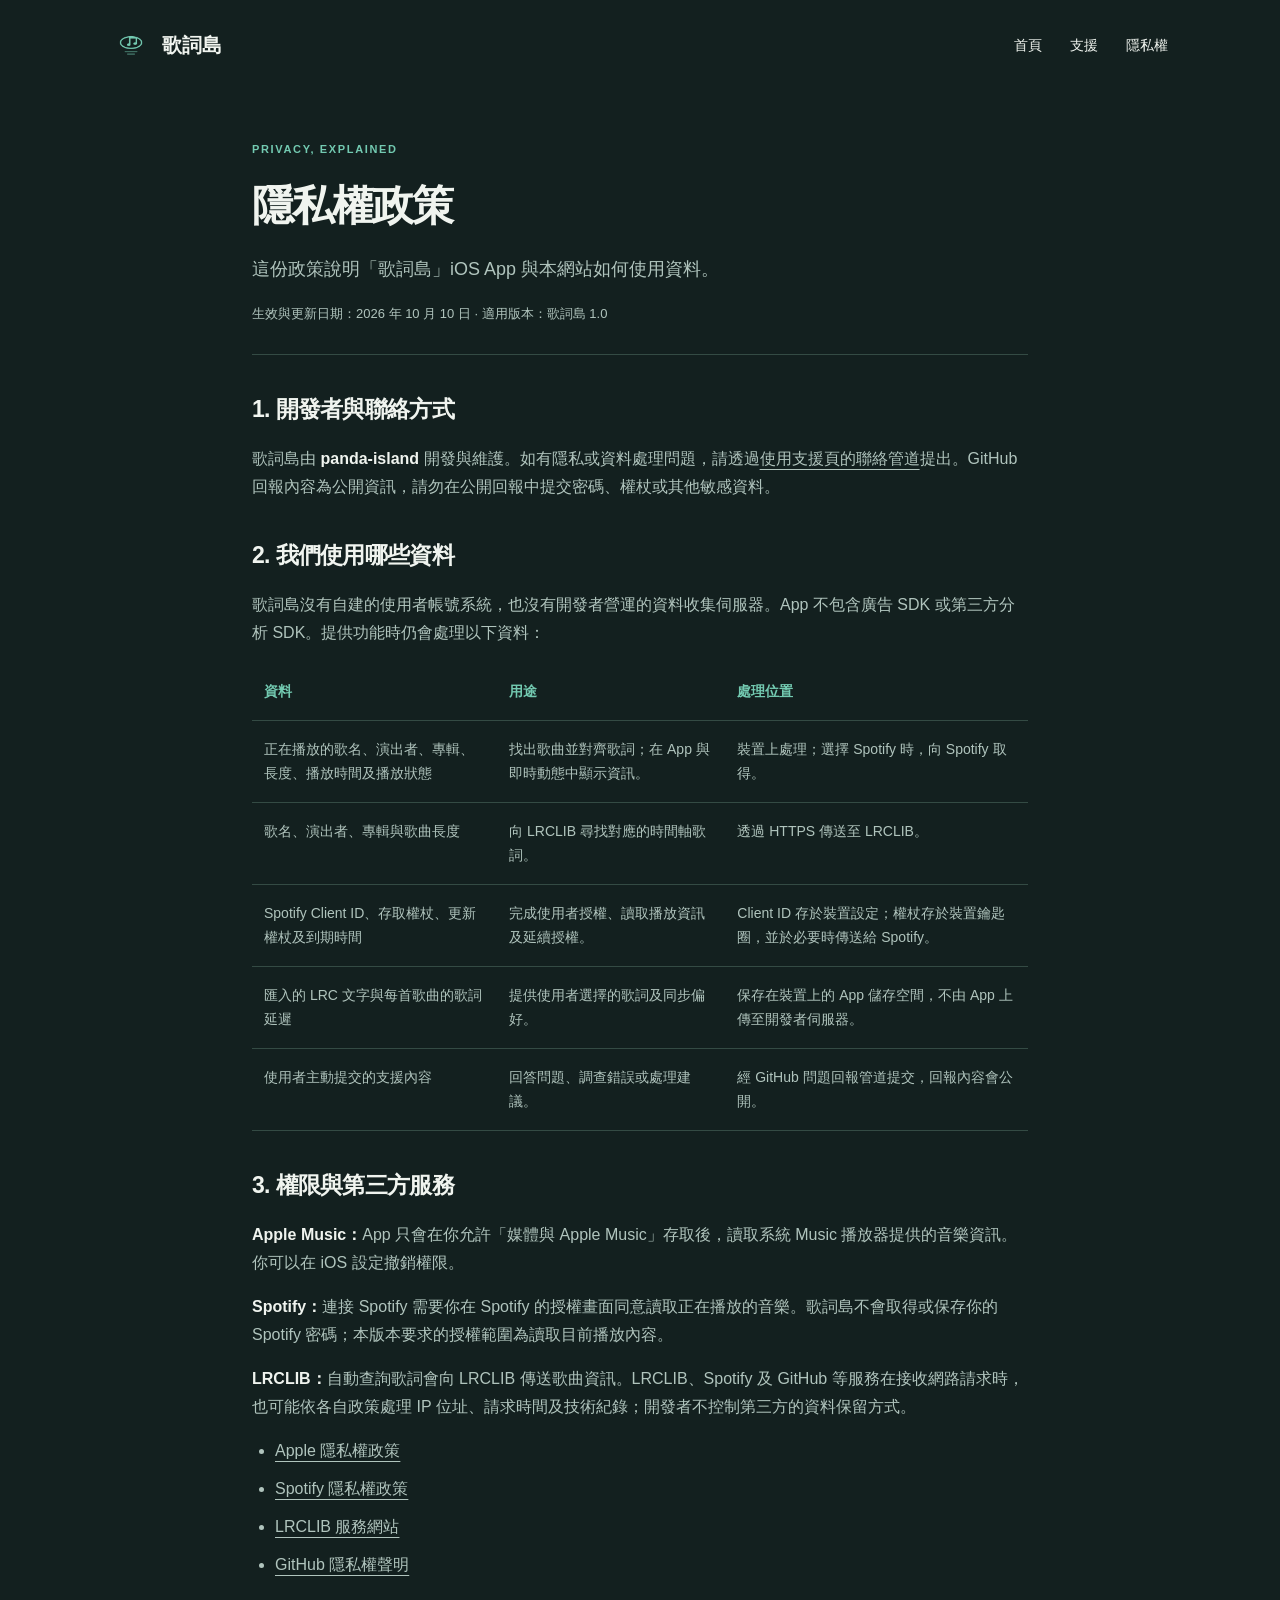
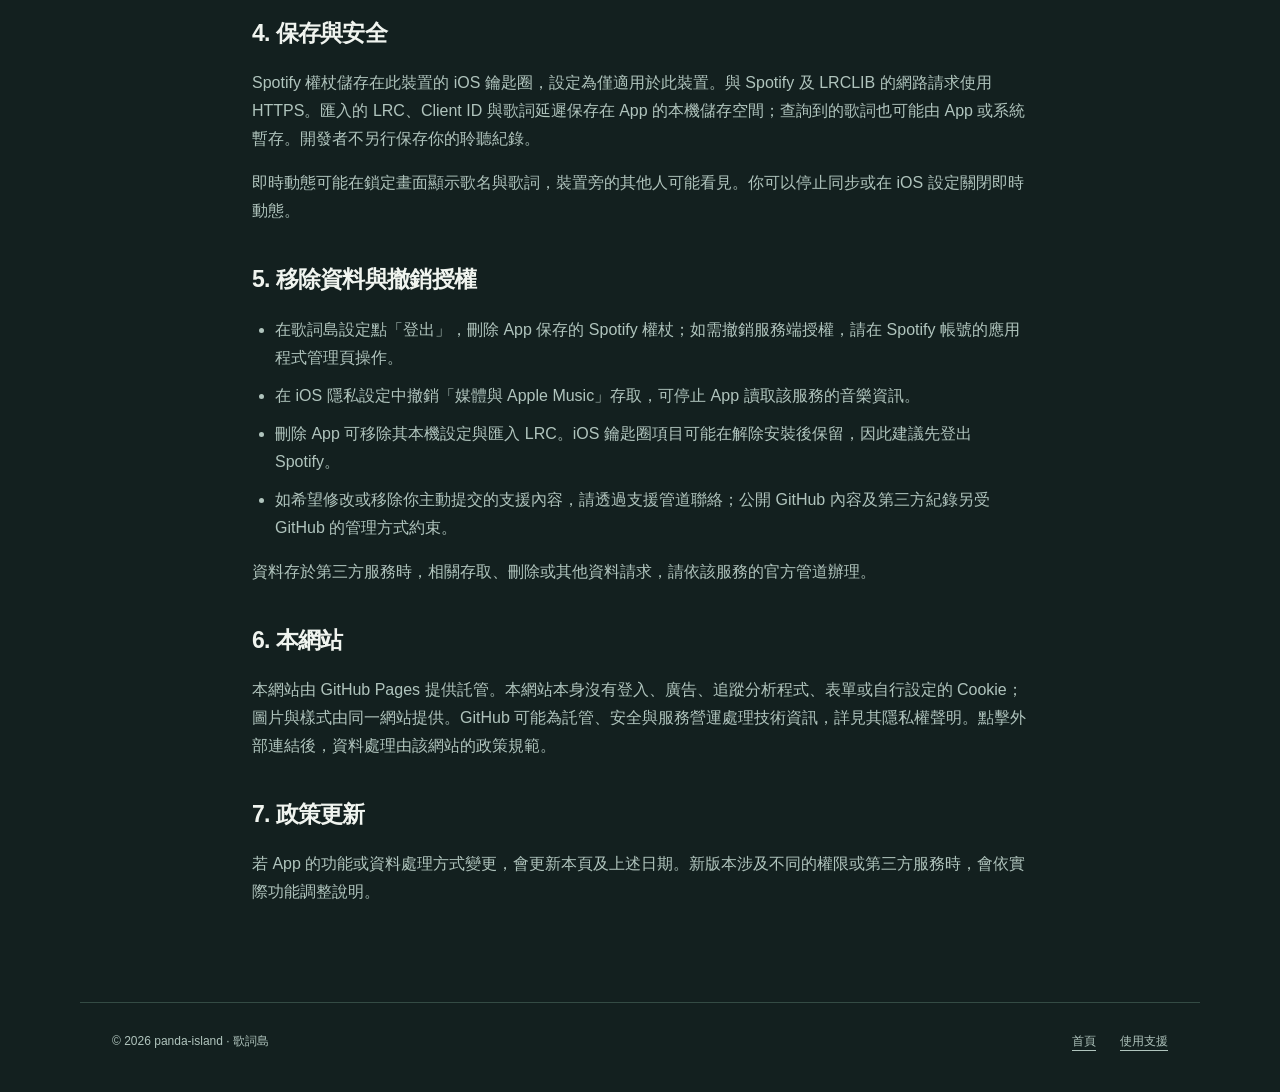
==== privacy/index.html @ ba19076a "Publish Lyrics Island website, support and privacy policy" ====
<!doctype html>
<html lang="zh-Hant"><head><meta charset="utf-8"><meta name="viewport" content="width=device-width,initial-scale=1"><title>隱私權政策｜歌詞島</title><meta name="description" content="歌詞島的隱私權政策：音樂資訊、Spotify 授權、LRCLIB 查詢、本機資料保存與資料移除方式。"><meta name="theme-color" content="#13201f"><link rel="canonical" href="https://panda-island.github.io/privacy/"><link rel="icon" href="../assets/icon.png"><link rel="stylesheet" href="../assets/style.css"></head><body>
<a class="skip" href="#main">跳至主要內容</a><header class="header wrap"><a class="brand" href="../"><img src="../assets/icon.png" alt="" width="38" height="38">歌詞島</a><nav aria-label="主選單"><a href="../">首頁</a><a href="../support/">支援</a><a href="./" aria-current="page">隱私權</a></nav></header>
<main id="main" class="document wrap"><p class="eyebrow">PRIVACY, EXPLAINED</p><h1>隱私權政策</h1><p class="lead">這份政策說明「歌詞島」iOS App 與本網站如何使用資料。</p><p class="last-updated">生效與更新日期：2026 年 10 月 10 日 · 適用版本：歌詞島 1.0</p>
<section><h2>1. 開發者與聯絡方式</h2><p>歌詞島由 <strong>panda-island</strong> 開發與維護。如有隱私或資料處理問題，請透過<a href="../support/#contact">使用支援頁的聯絡管道</a>提出。GitHub 回報內容為公開資訊，請勿在公開回報中提交密碼、權杖或其他敏感資料。</p></section>
<section><h2>2. 我們使用哪些資料</h2><p>歌詞島沒有自建的使用者帳號系統，也沒有開發者營運的資料收集伺服器。App 不包含廣告 SDK 或第三方分析 SDK。提供功能時仍會處理以下資料：</p><div class="table-scroll"><table><thead><tr><th scope="col">資料</th><th scope="col">用途</th><th scope="col">處理位置</th></tr></thead><tbody>
<tr><td>正在播放的歌名、演出者、專輯、長度、播放時間及播放狀態</td><td>找出歌曲並對齊歌詞；在 App 與即時動態中顯示資訊。</td><td>裝置上處理；選擇 Spotify 時，向 Spotify 取得。</td></tr>
<tr><td>歌名、演出者、專輯與歌曲長度</td><td>向 LRCLIB 尋找對應的時間軸歌詞。</td><td>透過 HTTPS 傳送至 LRCLIB。</td></tr>
<tr><td>Spotify Client ID、存取權杖、更新權杖及到期時間</td><td>完成使用者授權、讀取播放資訊及延續授權。</td><td>Client ID 存於裝置設定；權杖存於裝置鑰匙圈，並於必要時傳送給 Spotify。</td></tr>
<tr><td>匯入的 LRC 文字與每首歌曲的歌詞延遲</td><td>提供使用者選擇的歌詞及同步偏好。</td><td>保存在裝置上的 App 儲存空間，不由 App 上傳至開發者伺服器。</td></tr>
<tr><td>使用者主動提交的支援內容</td><td>回答問題、調查錯誤或處理建議。</td><td>經 GitHub 問題回報管道提交，回報內容會公開。</td></tr>
</tbody></table></div></section>
<section><h2>3. 權限與第三方服務</h2><p><strong>Apple Music：</strong>App 只會在你允許「媒體與 Apple Music」存取後，讀取系統 Music 播放器提供的音樂資訊。你可以在 iOS 設定撤銷權限。</p><p><strong>Spotify：</strong>連接 Spotify 需要你在 Spotify 的授權畫面同意讀取正在播放的音樂。歌詞島不會取得或保存你的 Spotify 密碼；本版本要求的授權範圍為讀取目前播放內容。</p><p><strong>LRCLIB：</strong>自動查詢歌詞會向 LRCLIB 傳送歌曲資訊。LRCLIB、Spotify 及 GitHub 等服務在接收網路請求時，也可能依各自政策處理 IP 位址、請求時間及技術紀錄；開發者不控制第三方的資料保留方式。</p><ul><li><a href="https://www.apple.com/legal/privacy/">Apple 隱私權政策</a></li><li><a href="https://www.spotify.com/legal/privacy-policy/">Spotify 隱私權政策</a></li><li><a href="https://lrclib.net/">LRCLIB 服務網站</a></li><li><a href="https://docs.github.com/en/site-policy/privacy-policies/github-general-privacy-statement">GitHub 隱私權聲明</a></li></ul></section>
<section><h2>4. 保存與安全</h2><p>Spotify 權杖儲存在此裝置的 iOS 鑰匙圈，設定為僅適用於此裝置。與 Spotify 及 LRCLIB 的網路請求使用 HTTPS。匯入的 LRC、Client ID 與歌詞延遲保存在 App 的本機儲存空間；查詢到的歌詞也可能由 App 或系統暫存。開發者不另行保存你的聆聽紀錄。</p><p>即時動態可能在鎖定畫面顯示歌名與歌詞，裝置旁的其他人可能看見。你可以停止同步或在 iOS 設定關閉即時動態。</p></section>
<section><h2>5. 移除資料與撤銷授權</h2><ul><li>在歌詞島設定點「登出」，刪除 App 保存的 Spotify 權杖；如需撤銷服務端授權，請在 Spotify 帳號的應用程式管理頁操作。</li><li>在 iOS 隱私設定中撤銷「媒體與 Apple Music」存取，可停止 App 讀取該服務的音樂資訊。</li><li>刪除 App 可移除其本機設定與匯入 LRC。iOS 鑰匙圈項目可能在解除安裝後保留，因此建議先登出 Spotify。</li><li>如希望修改或移除你主動提交的支援內容，請透過支援管道聯絡；公開 GitHub 內容及第三方紀錄另受 GitHub 的管理方式約束。</li></ul><p>資料存於第三方服務時，相關存取、刪除或其他資料請求，請依該服務的官方管道辦理。</p></section>
<section><h2>6. 本網站</h2><p>本網站由 GitHub Pages 提供託管。本網站本身沒有登入、廣告、追蹤分析程式、表單或自行設定的 Cookie；圖片與樣式由同一網站提供。GitHub 可能為託管、安全與服務營運處理技術資訊，詳見其隱私權聲明。點擊外部連結後，資料處理由該網站的政策規範。</p></section>
<section><h2>7. 政策更新</h2><p>若 App 的功能或資料處理方式變更，會更新本頁及上述日期。新版本涉及不同的權限或第三方服務時，會依實際功能調整說明。</p></section></main>
<footer class="footer wrap"><span>© 2026 panda-island · 歌詞島</span><div><a href="../">首頁</a><a href="../support/">使用支援</a></div></footer></body></html>
---- assets/style.css ----
:root{color-scheme:dark;--bg:#13201f;--surface:#1b2c2a;--mint:#73cab1;--text:#f0f4ef;--muted:#b0c4bd;--line:#344b44;--ink:#10241d}
*{box-sizing:border-box}html{scroll-behavior:smooth;scroll-padding-top:24px}body{margin:0;background:var(--bg);color:var(--text);font-family:-apple-system,BlinkMacSystemFont,"Segoe UI","Noto Sans TC",sans-serif;line-height:1.75}a{color:inherit;text-underline-offset:5px}a:hover{color:var(--mint)}a:focus-visible,summary:focus-visible{outline:3px solid var(--mint);outline-offset:5px}.wrap{max-width:1120px;margin:auto;padding-inline:32px}.skip{position:absolute;left:16px;top:-100px;background:var(--mint);color:var(--ink);padding:8px 16px;z-index:5}.skip:focus{top:12px}.header{display:flex;align-items:center;justify-content:space-between;padding-block:26px}.brand{display:flex;align-items:center;gap:12px;font-size:20px;font-weight:700;text-decoration:none}.brand img{border-radius:10px}.header nav{display:flex;gap:28px;font-size:14px}.header nav a{text-decoration:none}.hero{display:grid;grid-template-columns:1.1fr 1fr;align-items:center;gap:80px;padding-block:78px 108px}.eyebrow{font-size:11px;font-weight:700;letter-spacing:.15em;color:var(--mint);margin:0 0 20px}h1,h2,h3,p{margin-top:0}h1{font-size:clamp(42px,5.5vw,68px);letter-spacing:-.05em;line-height:1.3;margin-bottom:26px}h2{font-size:clamp(26px,3vw,36px);line-height:1.4;letter-spacing:-.03em;margin-bottom:20px}h3{font-size:22px;line-height:1.4;margin-block:20px 12px}.intro{font-size:18px;color:var(--muted);line-height:1.9}.actions{display:flex;align-items:center;gap:28px;flex-wrap:wrap;margin-block:30px 20px}.button{display:inline-flex;justify-content:center;align-items:center;gap:32px;background:var(--mint);color:var(--ink);text-decoration:none;font-weight:700;padding:12px 24px;border-radius:12px}.button:hover{background:#9fddc8;color:var(--ink)}.text-link{font-size:14px}.small{font-size:12px;color:var(--muted)}.preview{background:var(--surface);border:1px solid var(--line);border-radius:32px;padding:30px;box-shadow:0 30px 80px #0003;transform:rotate(2deg)}.preview-top{display:flex;justify-content:space-between;align-items:center;font-size:11px;color:var(--muted)}.pill{border:1px solid var(--line);border-radius:99px;padding:2px 10px}.island{display:flex;align-items:center;justify-content:space-between;background:#070c0a;border-radius:28px;margin:22px auto 36px;padding:12px 20px;font-size:12px;max-width:260px}.wave{color:var(--mint)}.song h2{font-size:25px;margin-bottom:0}.song p{font-size:13px;color:var(--muted)}.song .eyebrow{font-size:10px}.lyric-demo{margin-block:34px}.lyric-demo p{font-size:17px;margin-bottom:14px}.lyric-demo .current{font-size:20px;font-weight:700;color:var(--mint)}.muted{color:var(--muted);opacity:.65}.progress{height:3px;background:var(--line);border-radius:9px}.progress span{display:block;height:100%;width:35%;background:var(--mint)}.time{display:flex;justify-content:space-between;font-size:10px;color:var(--muted);margin-top:8px}.delay-demo{display:flex;justify-content:space-between;align-items:center;border-top:1px solid var(--line);padding-top:22px;margin-top:28px;font-size:12px}.delay-demo strong{color:var(--mint);font-variant-numeric:tabular-nums}.features{padding-block:60px 85px;border-top:1px solid var(--line)}.section-heading{margin-bottom:44px}.feature-grid{display:grid;grid-template-columns:repeat(3,1fr);gap:40px}.number{font-size:12px;color:var(--mint)}.feature-grid p{font-size:15px;color:var(--muted)}.activity-section{display:grid;grid-template-columns:140px 1fr;gap:52px;align-items:start;padding-block:64px;border-top:1px solid var(--line);border-bottom:1px solid var(--line)}.activity-section img{border-radius:28px}.activity-section p{max-width:720px;color:var(--muted)}.activity-section .eyebrow{color:var(--mint)}.notice{border-left:2px solid var(--mint);padding-left:18px;font-size:13px;margin-top:24px}.getting-started{display:grid;grid-template-columns:1fr 1fr;gap:80px;padding-block:90px}.getting-started ol{margin:0;padding-left:20px}.getting-started li{padding-left:12px;margin-bottom:24px;color:var(--mint)}.getting-started strong{display:block;color:var(--text);font-size:17px}.getting-started span{display:block;color:var(--muted);font-size:14px}.help-strip{padding-block:50px 65px;border-top:1px solid var(--line)}.help-strip p{color:var(--muted)}.footer{border-top:1px solid var(--line);padding-block:28px 40px;font-size:12px;color:var(--muted);display:flex;flex-wrap:wrap;justify-content:space-between;gap:14px}.footer div{display:flex;gap:24px}.footer p{flex-basis:100%;font-size:11px;margin:0}.document{max-width:840px;padding-block:50px 80px}.document h1{font-size:42px;margin-bottom:20px}.document .lead{font-size:18px;color:var(--muted)}.document section{margin-top:38px}.document section h2{font-size:23px}.document p,.document li{color:var(--muted)}.document strong{color:var(--text)}.document li{margin-bottom:10px}.document table{width:100%;border-collapse:collapse;font-size:14px}.document th,.document td{text-align:left;padding:16px 12px;border-bottom:1px solid var(--line);vertical-align:top}.document th{color:var(--mint)}.document td{color:var(--muted)}.document code{font-size:.9em;overflow-wrap:anywhere;background:var(--surface);padding:3px 7px;border-radius:5px}.contact{background:var(--surface);border:1px solid var(--line);padding:28px;border-radius:20px}.contact .button{margin-top:12px}details{border-bottom:1px solid var(--line);padding-block:18px}summary{cursor:pointer;font-weight:650}details p{margin:12px 0 0;padding-left:4px}.table-scroll{overflow-x:auto}.document ul{padding-left:23px}.last-updated{font-size:13px;color:var(--muted);border-bottom:1px solid var(--line);padding-bottom:28px}.crumb{color:var(--mint);font-size:13px;display:inline-block;margin-bottom:24px}.document .eyebrow{color:var(--mint)}
@media(max-width:760px){.wrap{padding-inline:24px}.header{padding-block:20px}.header nav{gap:18px;font-size:13px}.hero{grid-template-columns:1fr;gap:44px;padding-block:42px 60px}.preview{transform:none;max-width:460px;width:100%;margin:auto;padding:26px}.feature-grid{grid-template-columns:1fr;gap:22px}.features{padding-block:44px}.feature-grid article{border-top:1px solid var(--line);padding-top:25px}.activity-section{grid-template-columns:1fr;gap:25px;padding-block:44px}.activity-section img{width:80px;height:80px;border-radius:20px}.getting-started{grid-template-columns:1fr;gap:20px;padding-block:50px}.help-strip{padding-block:40px}.document{padding-block:30px 55px}.document h1{font-size:34px}.document table{min-width:560px}.footer{gap:20px}.intro br{display:none}.brand{font-size:18px;gap:8px}.brand img{width:32px;height:32px}.actions{gap:20px}}
@media(prefers-reduced-motion:reduce){html{scroll-behavior:auto}}
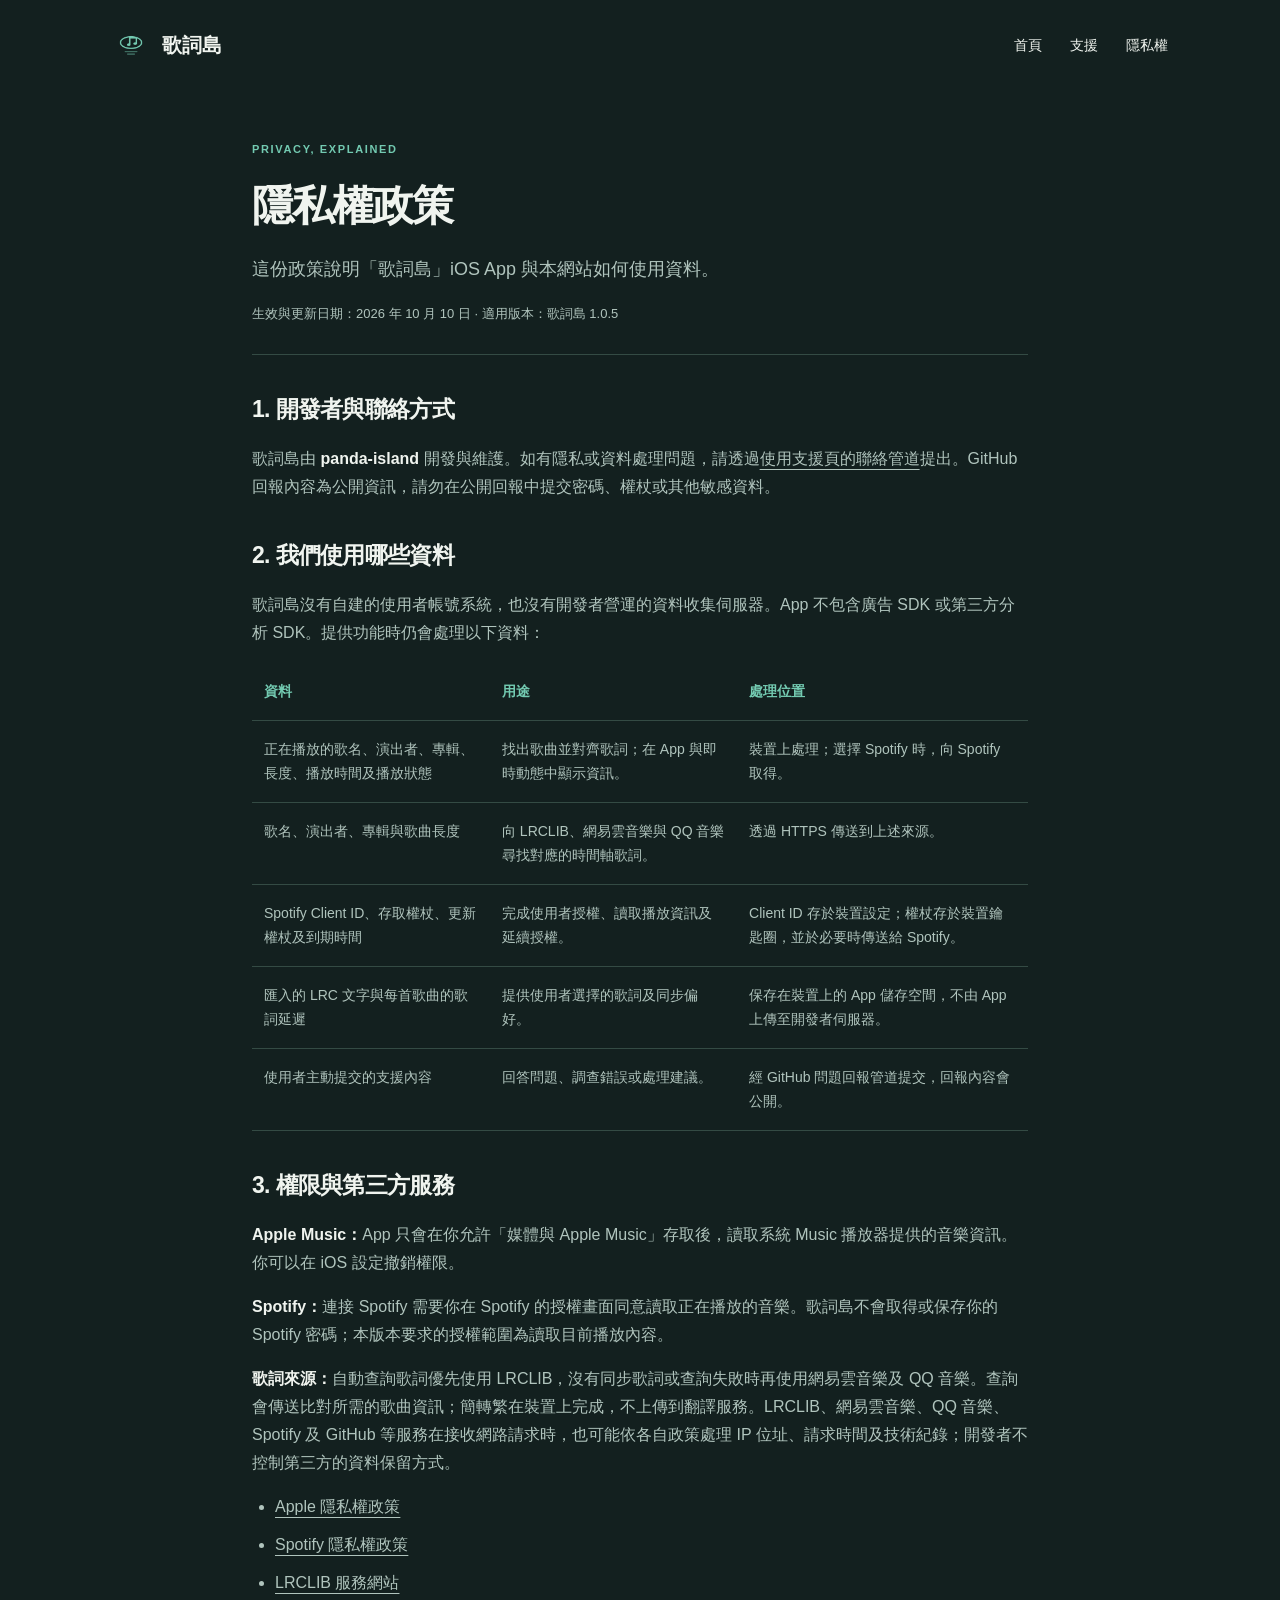
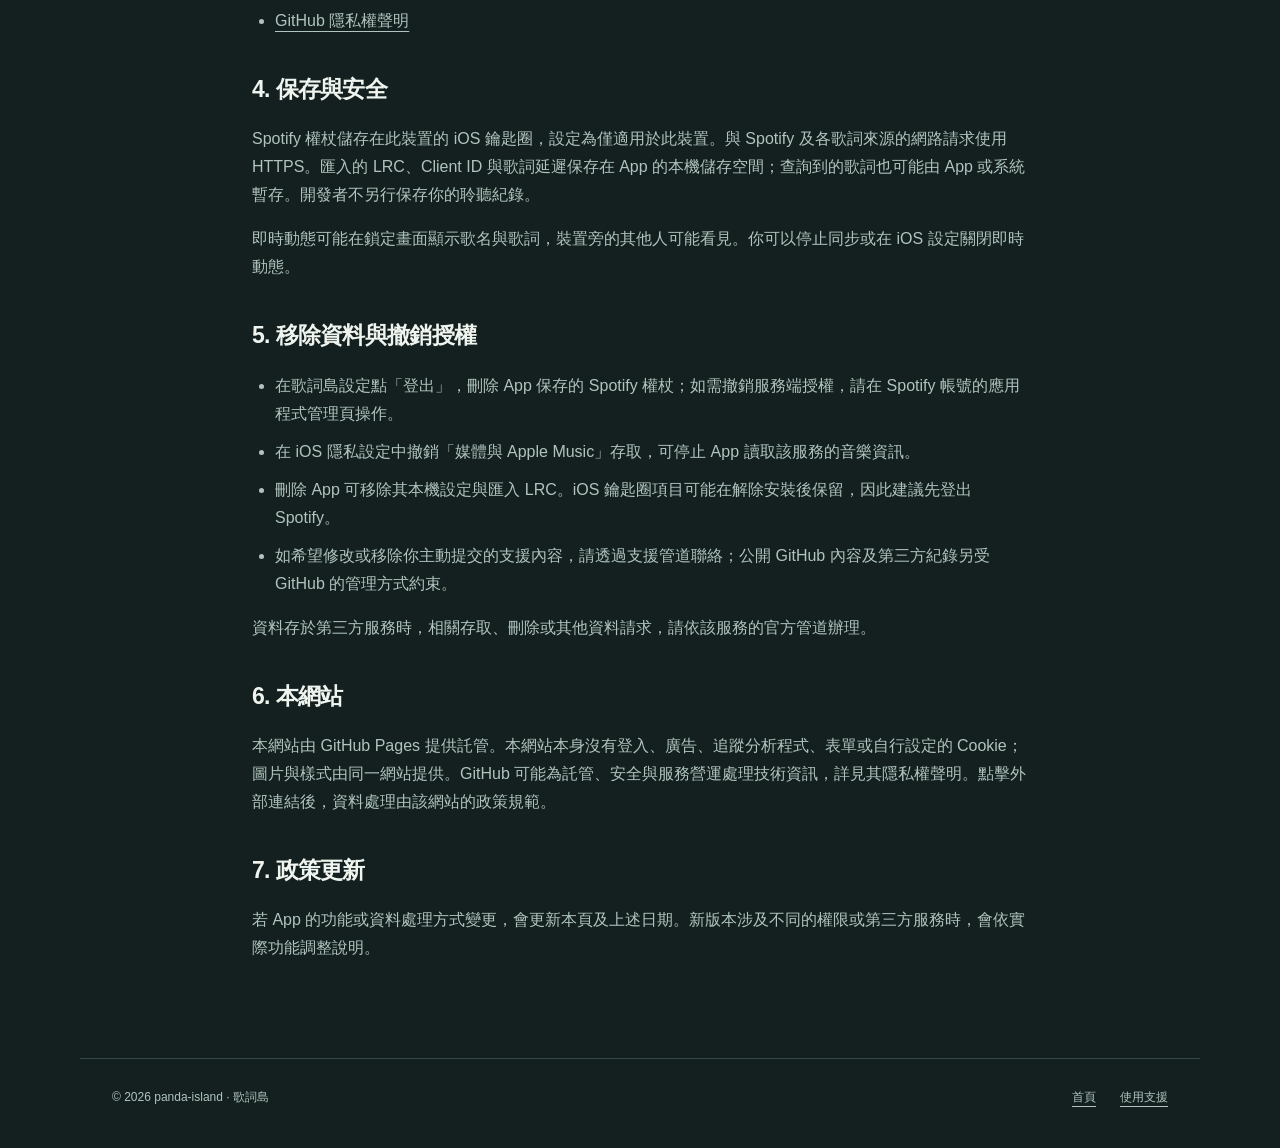
==== commit ff308859: "Document additional lyrics sources and local script conversion" ====
--- a/privacy/index.html
+++ b/privacy/index.html
@@ -1,17 +1,17 @@
 <!doctype html>
-<html lang="zh-Hant"><head><meta charset="utf-8"><meta name="viewport" content="width=device-width,initial-scale=1"><title>隱私權政策｜歌詞島</title><meta name="description" content="歌詞島的隱私權政策：音樂資訊、Spotify 授權、LRCLIB 查詢、本機資料保存與資料移除方式。"><meta name="theme-color" content="#13201f"><link rel="canonical" href="https://panda-island.github.io/privacy/"><link rel="icon" href="../assets/icon.png"><link rel="stylesheet" href="../assets/style.css"></head><body>
+<html lang="zh-Hant"><head><meta charset="utf-8"><meta name="viewport" content="width=device-width,initial-scale=1"><title>隱私權政策｜歌詞島</title><meta name="description" content="歌詞島的隱私權政策：音樂資訊、Spotify 授權、多來源歌詞查詢、本機資料保存與資料移除方式。"><meta name="theme-color" content="#13201f"><link rel="canonical" href="https://panda-island.github.io/privacy/"><link rel="icon" href="../assets/icon.png"><link rel="stylesheet" href="../assets/style.css"></head><body>
 <a class="skip" href="#main">跳至主要內容</a><header class="header wrap"><a class="brand" href="../"><img src="../assets/icon.png" alt="" width="38" height="38">歌詞島</a><nav aria-label="主選單"><a href="../">首頁</a><a href="../support/">支援</a><a href="./" aria-current="page">隱私權</a></nav></header>
-<main id="main" class="document wrap"><p class="eyebrow">PRIVACY, EXPLAINED</p><h1>隱私權政策</h1><p class="lead">這份政策說明「歌詞島」iOS App 與本網站如何使用資料。</p><p class="last-updated">生效與更新日期：2026 年 10 月 10 日 · 適用版本：歌詞島 1.0</p>
+<main id="main" class="document wrap"><p class="eyebrow">PRIVACY, EXPLAINED</p><h1>隱私權政策</h1><p class="lead">這份政策說明「歌詞島」iOS App 與本網站如何使用資料。</p><p class="last-updated">生效與更新日期：2026 年 10 月 10 日 · 適用版本：歌詞島 1.0.5</p>
 <section><h2>1. 開發者與聯絡方式</h2><p>歌詞島由 <strong>panda-island</strong> 開發與維護。如有隱私或資料處理問題，請透過<a href="../support/#contact">使用支援頁的聯絡管道</a>提出。GitHub 回報內容為公開資訊，請勿在公開回報中提交密碼、權杖或其他敏感資料。</p></section>
 <section><h2>2. 我們使用哪些資料</h2><p>歌詞島沒有自建的使用者帳號系統，也沒有開發者營運的資料收集伺服器。App 不包含廣告 SDK 或第三方分析 SDK。提供功能時仍會處理以下資料：</p><div class="table-scroll"><table><thead><tr><th scope="col">資料</th><th scope="col">用途</th><th scope="col">處理位置</th></tr></thead><tbody>
 <tr><td>正在播放的歌名、演出者、專輯、長度、播放時間及播放狀態</td><td>找出歌曲並對齊歌詞；在 App 與即時動態中顯示資訊。</td><td>裝置上處理；選擇 Spotify 時，向 Spotify 取得。</td></tr>
-<tr><td>歌名、演出者、專輯與歌曲長度</td><td>向 LRCLIB 尋找對應的時間軸歌詞。</td><td>透過 HTTPS 傳送至 LRCLIB。</td></tr>
+<tr><td>歌名、演出者、專輯與歌曲長度</td><td>向 LRCLIB、網易雲音樂與 QQ 音樂尋找對應的時間軸歌詞。</td><td>透過 HTTPS 傳送到上述來源。</td></tr>
 <tr><td>Spotify Client ID、存取權杖、更新權杖及到期時間</td><td>完成使用者授權、讀取播放資訊及延續授權。</td><td>Client ID 存於裝置設定；權杖存於裝置鑰匙圈，並於必要時傳送給 Spotify。</td></tr>
 <tr><td>匯入的 LRC 文字與每首歌曲的歌詞延遲</td><td>提供使用者選擇的歌詞及同步偏好。</td><td>保存在裝置上的 App 儲存空間，不由 App 上傳至開發者伺服器。</td></tr>
 <tr><td>使用者主動提交的支援內容</td><td>回答問題、調查錯誤或處理建議。</td><td>經 GitHub 問題回報管道提交，回報內容會公開。</td></tr>
 </tbody></table></div></section>
-<section><h2>3. 權限與第三方服務</h2><p><strong>Apple Music：</strong>App 只會在你允許「媒體與 Apple Music」存取後，讀取系統 Music 播放器提供的音樂資訊。你可以在 iOS 設定撤銷權限。</p><p><strong>Spotify：</strong>連接 Spotify 需要你在 Spotify 的授權畫面同意讀取正在播放的音樂。歌詞島不會取得或保存你的 Spotify 密碼；本版本要求的授權範圍為讀取目前播放內容。</p><p><strong>LRCLIB：</strong>自動查詢歌詞會向 LRCLIB 傳送歌曲資訊。LRCLIB、Spotify 及 GitHub 等服務在接收網路請求時，也可能依各自政策處理 IP 位址、請求時間及技術紀錄；開發者不控制第三方的資料保留方式。</p><ul><li><a href="https://www.apple.com/legal/privacy/">Apple 隱私權政策</a></li><li><a href="https://www.spotify.com/legal/privacy-policy/">Spotify 隱私權政策</a></li><li><a href="https://lrclib.net/">LRCLIB 服務網站</a></li><li><a href="https://docs.github.com/en/site-policy/privacy-policies/github-general-privacy-statement">GitHub 隱私權聲明</a></li></ul></section>
-<section><h2>4. 保存與安全</h2><p>Spotify 權杖儲存在此裝置的 iOS 鑰匙圈，設定為僅適用於此裝置。與 Spotify 及 LRCLIB 的網路請求使用 HTTPS。匯入的 LRC、Client ID 與歌詞延遲保存在 App 的本機儲存空間；查詢到的歌詞也可能由 App 或系統暫存。開發者不另行保存你的聆聽紀錄。</p><p>即時動態可能在鎖定畫面顯示歌名與歌詞，裝置旁的其他人可能看見。你可以停止同步或在 iOS 設定關閉即時動態。</p></section>
+<section><h2>3. 權限與第三方服務</h2><p><strong>Apple Music：</strong>App 只會在你允許「媒體與 Apple Music」存取後，讀取系統 Music 播放器提供的音樂資訊。你可以在 iOS 設定撤銷權限。</p><p><strong>Spotify：</strong>連接 Spotify 需要你在 Spotify 的授權畫面同意讀取正在播放的音樂。歌詞島不會取得或保存你的 Spotify 密碼；本版本要求的授權範圍為讀取目前播放內容。</p><p><strong>歌詞來源：</strong>自動查詢歌詞優先使用 LRCLIB，沒有同步歌詞或查詢失敗時再使用網易雲音樂及 QQ 音樂。查詢會傳送比對所需的歌曲資訊；簡轉繁在裝置上完成，不上傳到翻譯服務。LRCLIB、網易雲音樂、QQ 音樂、Spotify 及 GitHub 等服務在接收網路請求時，也可能依各自政策處理 IP 位址、請求時間及技術紀錄；開發者不控制第三方的資料保留方式。</p><ul><li><a href="https://www.apple.com/legal/privacy/">Apple 隱私權政策</a></li><li><a href="https://www.spotify.com/legal/privacy-policy/">Spotify 隱私權政策</a></li><li><a href="https://lrclib.net/">LRCLIB 服務網站</a></li><li><a href="https://docs.github.com/en/site-policy/privacy-policies/github-general-privacy-statement">GitHub 隱私權聲明</a></li></ul></section>
+<section><h2>4. 保存與安全</h2><p>Spotify 權杖儲存在此裝置的 iOS 鑰匙圈，設定為僅適用於此裝置。與 Spotify 及各歌詞來源的網路請求使用 HTTPS。匯入的 LRC、Client ID 與歌詞延遲保存在 App 的本機儲存空間；查詢到的歌詞也可能由 App 或系統暫存。開發者不另行保存你的聆聽紀錄。</p><p>即時動態可能在鎖定畫面顯示歌名與歌詞，裝置旁的其他人可能看見。你可以停止同步或在 iOS 設定關閉即時動態。</p></section>
 <section><h2>5. 移除資料與撤銷授權</h2><ul><li>在歌詞島設定點「登出」，刪除 App 保存的 Spotify 權杖；如需撤銷服務端授權，請在 Spotify 帳號的應用程式管理頁操作。</li><li>在 iOS 隱私設定中撤銷「媒體與 Apple Music」存取，可停止 App 讀取該服務的音樂資訊。</li><li>刪除 App 可移除其本機設定與匯入 LRC。iOS 鑰匙圈項目可能在解除安裝後保留，因此建議先登出 Spotify。</li><li>如希望修改或移除你主動提交的支援內容，請透過支援管道聯絡；公開 GitHub 內容及第三方紀錄另受 GitHub 的管理方式約束。</li></ul><p>資料存於第三方服務時，相關存取、刪除或其他資料請求，請依該服務的官方管道辦理。</p></section>
 <section><h2>6. 本網站</h2><p>本網站由 GitHub Pages 提供託管。本網站本身沒有登入、廣告、追蹤分析程式、表單或自行設定的 Cookie；圖片與樣式由同一網站提供。GitHub 可能為託管、安全與服務營運處理技術資訊，詳見其隱私權聲明。點擊外部連結後，資料處理由該網站的政策規範。</p></section>
 <section><h2>7. 政策更新</h2><p>若 App 的功能或資料處理方式變更，會更新本頁及上述日期。新版本涉及不同的權限或第三方服務時，會依實際功能調整說明。</p></section></main>
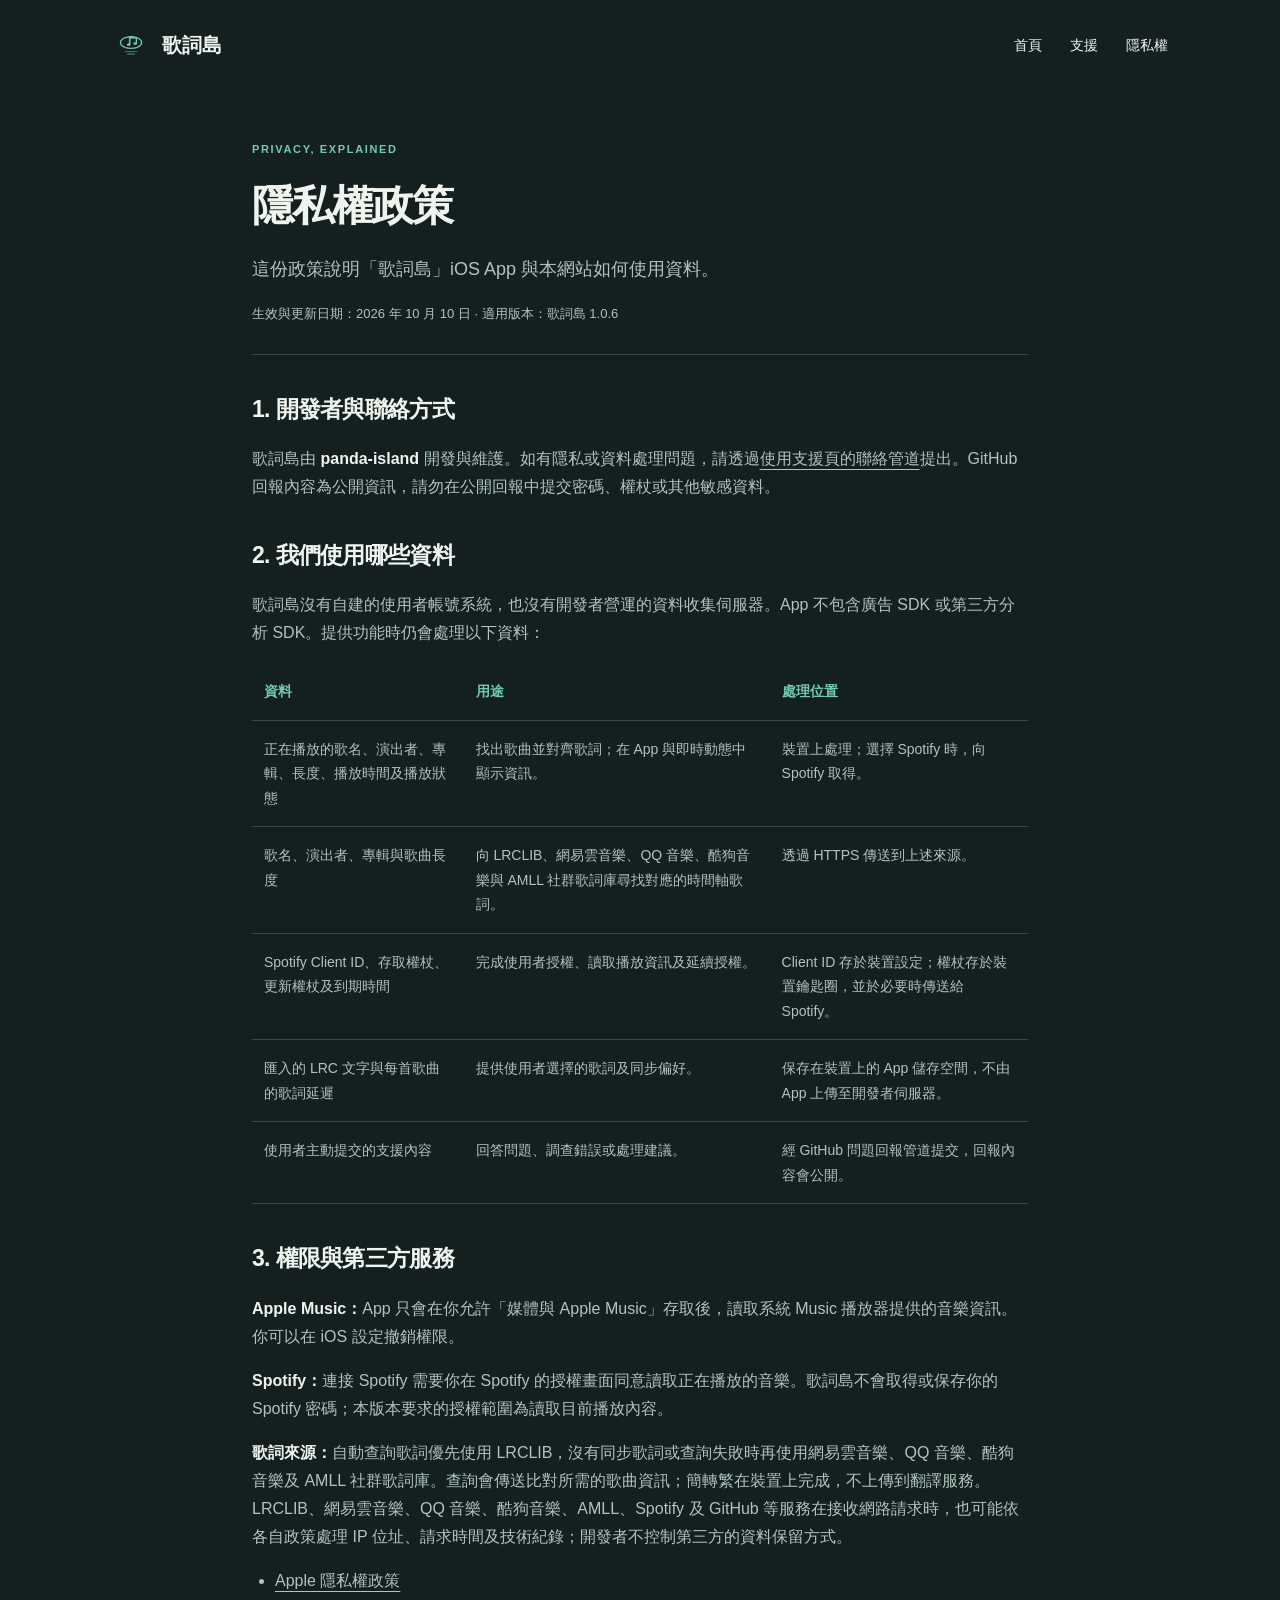
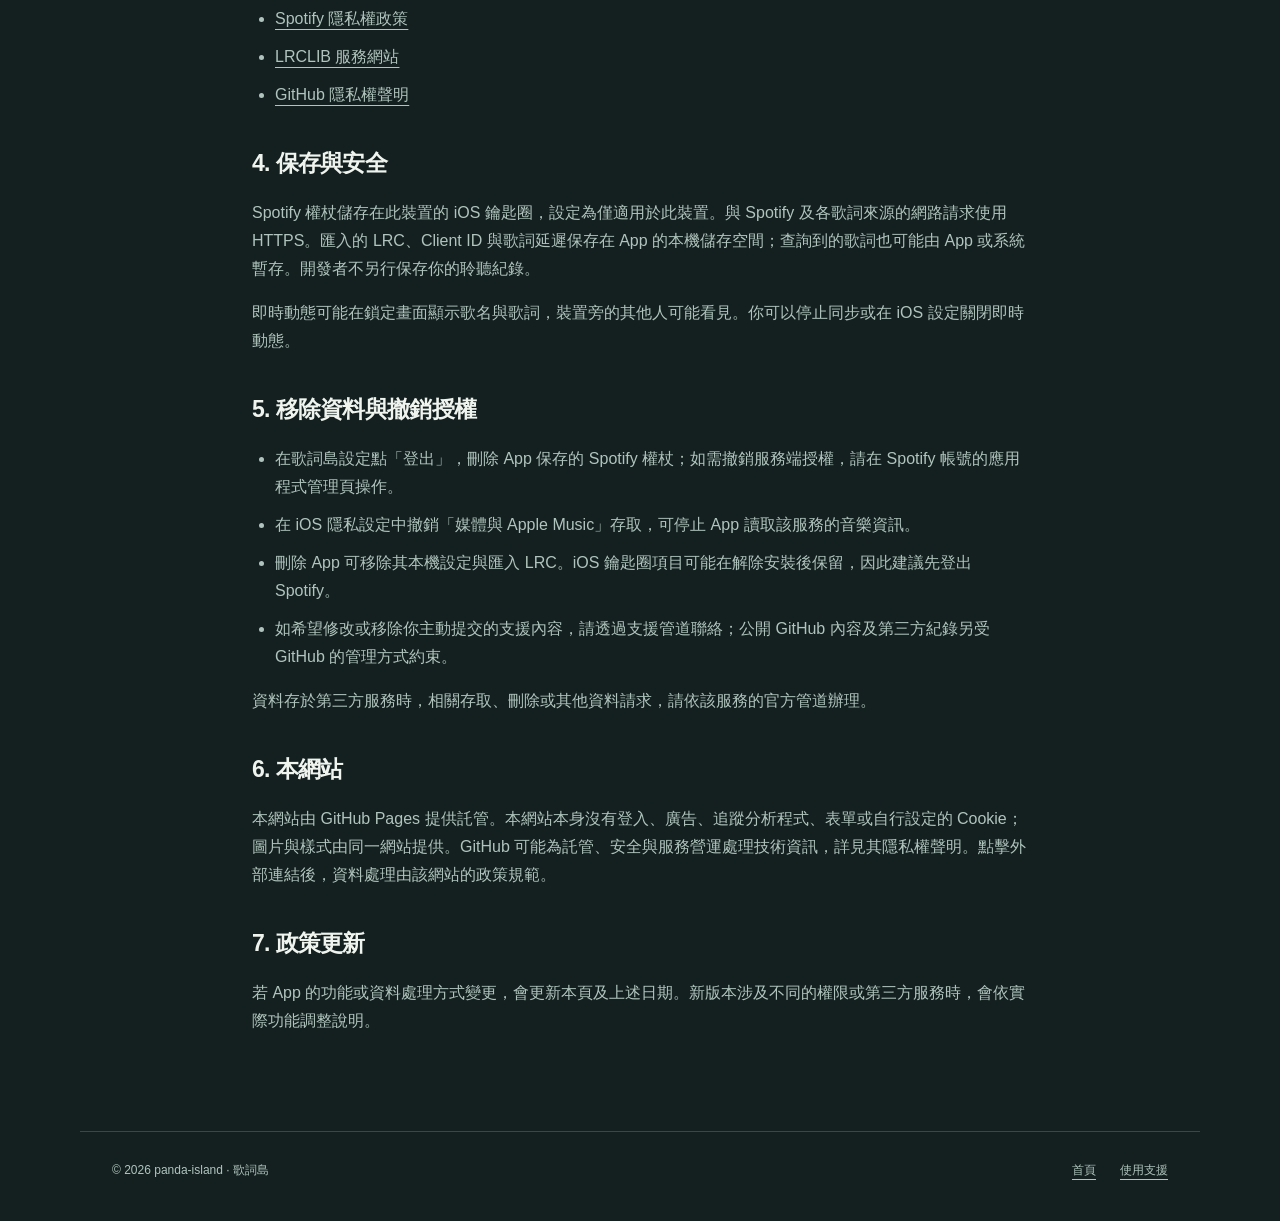
==== commit c1d43d9e: "Document five lyric sources and system background sessions" ====
--- a/privacy/index.html
+++ b/privacy/index.html
@@ -1,16 +1,16 @@
 <!doctype html>
 <html lang="zh-Hant"><head><meta charset="utf-8"><meta name="viewport" content="width=device-width,initial-scale=1"><title>隱私權政策｜歌詞島</title><meta name="description" content="歌詞島的隱私權政策：音樂資訊、Spotify 授權、多來源歌詞查詢、本機資料保存與資料移除方式。"><meta name="theme-color" content="#13201f"><link rel="canonical" href="https://panda-island.github.io/privacy/"><link rel="icon" href="../assets/icon.png"><link rel="stylesheet" href="../assets/style.css"></head><body>
 <a class="skip" href="#main">跳至主要內容</a><header class="header wrap"><a class="brand" href="../"><img src="../assets/icon.png" alt="" width="38" height="38">歌詞島</a><nav aria-label="主選單"><a href="../">首頁</a><a href="../support/">支援</a><a href="./" aria-current="page">隱私權</a></nav></header>
-<main id="main" class="document wrap"><p class="eyebrow">PRIVACY, EXPLAINED</p><h1>隱私權政策</h1><p class="lead">這份政策說明「歌詞島」iOS App 與本網站如何使用資料。</p><p class="last-updated">生效與更新日期：2026 年 10 月 10 日 · 適用版本：歌詞島 1.0.5</p>
+<main id="main" class="document wrap"><p class="eyebrow">PRIVACY, EXPLAINED</p><h1>隱私權政策</h1><p class="lead">這份政策說明「歌詞島」iOS App 與本網站如何使用資料。</p><p class="last-updated">生效與更新日期：2026 年 10 月 10 日 · 適用版本：歌詞島 1.0.6</p>
 <section><h2>1. 開發者與聯絡方式</h2><p>歌詞島由 <strong>panda-island</strong> 開發與維護。如有隱私或資料處理問題，請透過<a href="../support/#contact">使用支援頁的聯絡管道</a>提出。GitHub 回報內容為公開資訊，請勿在公開回報中提交密碼、權杖或其他敏感資料。</p></section>
 <section><h2>2. 我們使用哪些資料</h2><p>歌詞島沒有自建的使用者帳號系統，也沒有開發者營運的資料收集伺服器。App 不包含廣告 SDK 或第三方分析 SDK。提供功能時仍會處理以下資料：</p><div class="table-scroll"><table><thead><tr><th scope="col">資料</th><th scope="col">用途</th><th scope="col">處理位置</th></tr></thead><tbody>
 <tr><td>正在播放的歌名、演出者、專輯、長度、播放時間及播放狀態</td><td>找出歌曲並對齊歌詞；在 App 與即時動態中顯示資訊。</td><td>裝置上處理；選擇 Spotify 時，向 Spotify 取得。</td></tr>
-<tr><td>歌名、演出者、專輯與歌曲長度</td><td>向 LRCLIB、網易雲音樂與 QQ 音樂尋找對應的時間軸歌詞。</td><td>透過 HTTPS 傳送到上述來源。</td></tr>
+<tr><td>歌名、演出者、專輯與歌曲長度</td><td>向 LRCLIB、網易雲音樂、QQ 音樂、酷狗音樂與 AMLL 社群歌詞庫尋找對應的時間軸歌詞。</td><td>透過 HTTPS 傳送到上述來源。</td></tr>
 <tr><td>Spotify Client ID、存取權杖、更新權杖及到期時間</td><td>完成使用者授權、讀取播放資訊及延續授權。</td><td>Client ID 存於裝置設定；權杖存於裝置鑰匙圈，並於必要時傳送給 Spotify。</td></tr>
 <tr><td>匯入的 LRC 文字與每首歌曲的歌詞延遲</td><td>提供使用者選擇的歌詞及同步偏好。</td><td>保存在裝置上的 App 儲存空間，不由 App 上傳至開發者伺服器。</td></tr>
 <tr><td>使用者主動提交的支援內容</td><td>回答問題、調查錯誤或處理建議。</td><td>經 GitHub 問題回報管道提交，回報內容會公開。</td></tr>
 </tbody></table></div></section>
-<section><h2>3. 權限與第三方服務</h2><p><strong>Apple Music：</strong>App 只會在你允許「媒體與 Apple Music」存取後，讀取系統 Music 播放器提供的音樂資訊。你可以在 iOS 設定撤銷權限。</p><p><strong>Spotify：</strong>連接 Spotify 需要你在 Spotify 的授權畫面同意讀取正在播放的音樂。歌詞島不會取得或保存你的 Spotify 密碼；本版本要求的授權範圍為讀取目前播放內容。</p><p><strong>歌詞來源：</strong>自動查詢歌詞優先使用 LRCLIB，沒有同步歌詞或查詢失敗時再使用網易雲音樂及 QQ 音樂。查詢會傳送比對所需的歌曲資訊；簡轉繁在裝置上完成，不上傳到翻譯服務。LRCLIB、網易雲音樂、QQ 音樂、Spotify 及 GitHub 等服務在接收網路請求時，也可能依各自政策處理 IP 位址、請求時間及技術紀錄；開發者不控制第三方的資料保留方式。</p><ul><li><a href="https://www.apple.com/legal/privacy/">Apple 隱私權政策</a></li><li><a href="https://www.spotify.com/legal/privacy-policy/">Spotify 隱私權政策</a></li><li><a href="https://lrclib.net/">LRCLIB 服務網站</a></li><li><a href="https://docs.github.com/en/site-policy/privacy-policies/github-general-privacy-statement">GitHub 隱私權聲明</a></li></ul></section>
+<section><h2>3. 權限與第三方服務</h2><p><strong>Apple Music：</strong>App 只會在你允許「媒體與 Apple Music」存取後，讀取系統 Music 播放器提供的音樂資訊。你可以在 iOS 設定撤銷權限。</p><p><strong>Spotify：</strong>連接 Spotify 需要你在 Spotify 的授權畫面同意讀取正在播放的音樂。歌詞島不會取得或保存你的 Spotify 密碼；本版本要求的授權範圍為讀取目前播放內容。</p><p><strong>歌詞來源：</strong>自動查詢歌詞優先使用 LRCLIB，沒有同步歌詞或查詢失敗時再使用網易雲音樂、QQ 音樂、酷狗音樂及 AMLL 社群歌詞庫。查詢會傳送比對所需的歌曲資訊；簡轉繁在裝置上完成，不上傳到翻譯服務。LRCLIB、網易雲音樂、QQ 音樂、酷狗音樂、AMLL、Spotify 及 GitHub 等服務在接收網路請求時，也可能依各自政策處理 IP 位址、請求時間及技術紀錄；開發者不控制第三方的資料保留方式。</p><ul><li><a href="https://www.apple.com/legal/privacy/">Apple 隱私權政策</a></li><li><a href="https://www.spotify.com/legal/privacy-policy/">Spotify 隱私權政策</a></li><li><a href="https://lrclib.net/">LRCLIB 服務網站</a></li><li><a href="https://docs.github.com/en/site-policy/privacy-policies/github-general-privacy-statement">GitHub 隱私權聲明</a></li></ul></section>
 <section><h2>4. 保存與安全</h2><p>Spotify 權杖儲存在此裝置的 iOS 鑰匙圈，設定為僅適用於此裝置。與 Spotify 及各歌詞來源的網路請求使用 HTTPS。匯入的 LRC、Client ID 與歌詞延遲保存在 App 的本機儲存空間；查詢到的歌詞也可能由 App 或系統暫存。開發者不另行保存你的聆聽紀錄。</p><p>即時動態可能在鎖定畫面顯示歌名與歌詞，裝置旁的其他人可能看見。你可以停止同步或在 iOS 設定關閉即時動態。</p></section>
 <section><h2>5. 移除資料與撤銷授權</h2><ul><li>在歌詞島設定點「登出」，刪除 App 保存的 Spotify 權杖；如需撤銷服務端授權，請在 Spotify 帳號的應用程式管理頁操作。</li><li>在 iOS 隱私設定中撤銷「媒體與 Apple Music」存取，可停止 App 讀取該服務的音樂資訊。</li><li>刪除 App 可移除其本機設定與匯入 LRC。iOS 鑰匙圈項目可能在解除安裝後保留，因此建議先登出 Spotify。</li><li>如希望修改或移除你主動提交的支援內容，請透過支援管道聯絡；公開 GitHub 內容及第三方紀錄另受 GitHub 的管理方式約束。</li></ul><p>資料存於第三方服務時，相關存取、刪除或其他資料請求，請依該服務的官方管道辦理。</p></section>
 <section><h2>6. 本網站</h2><p>本網站由 GitHub Pages 提供託管。本網站本身沒有登入、廣告、追蹤分析程式、表單或自行設定的 Cookie；圖片與樣式由同一網站提供。GitHub 可能為託管、安全與服務營運處理技術資訊，詳見其隱私權聲明。點擊外部連結後，資料處理由該網站的政策規範。</p></section>
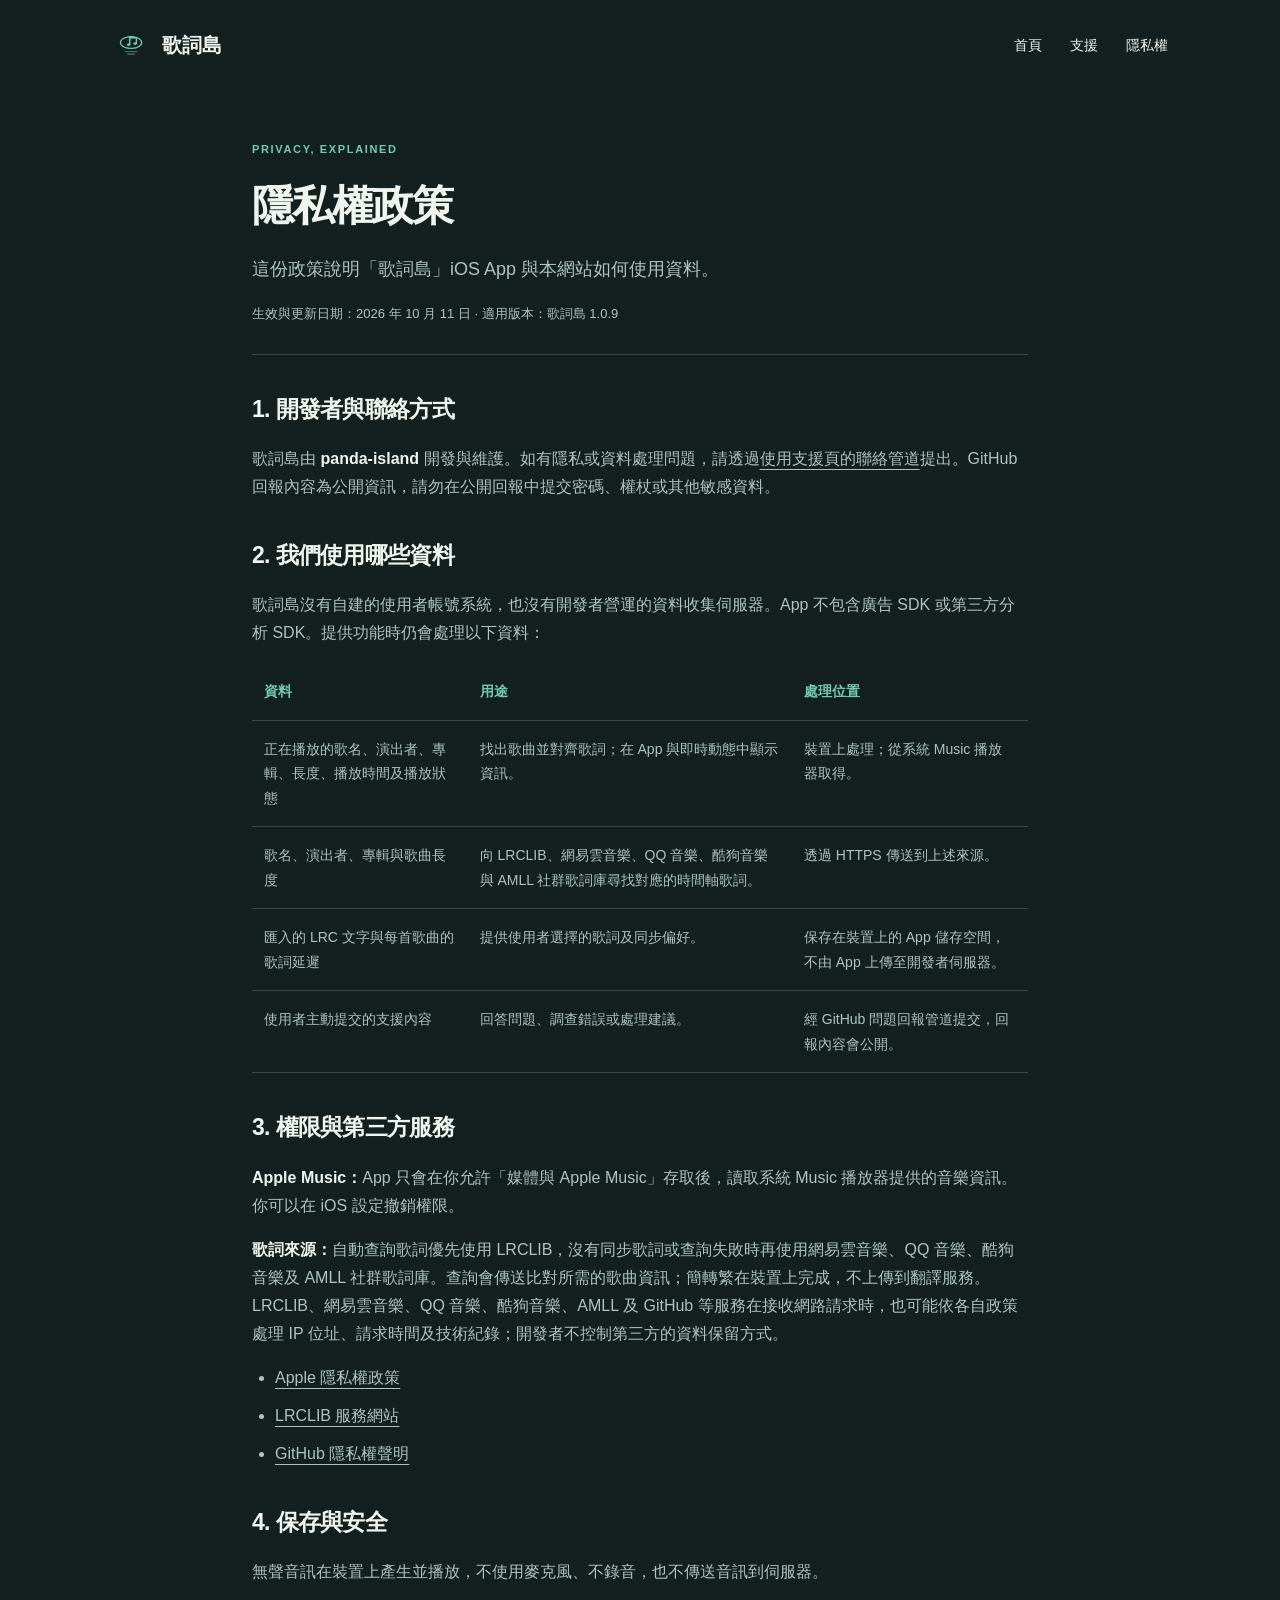
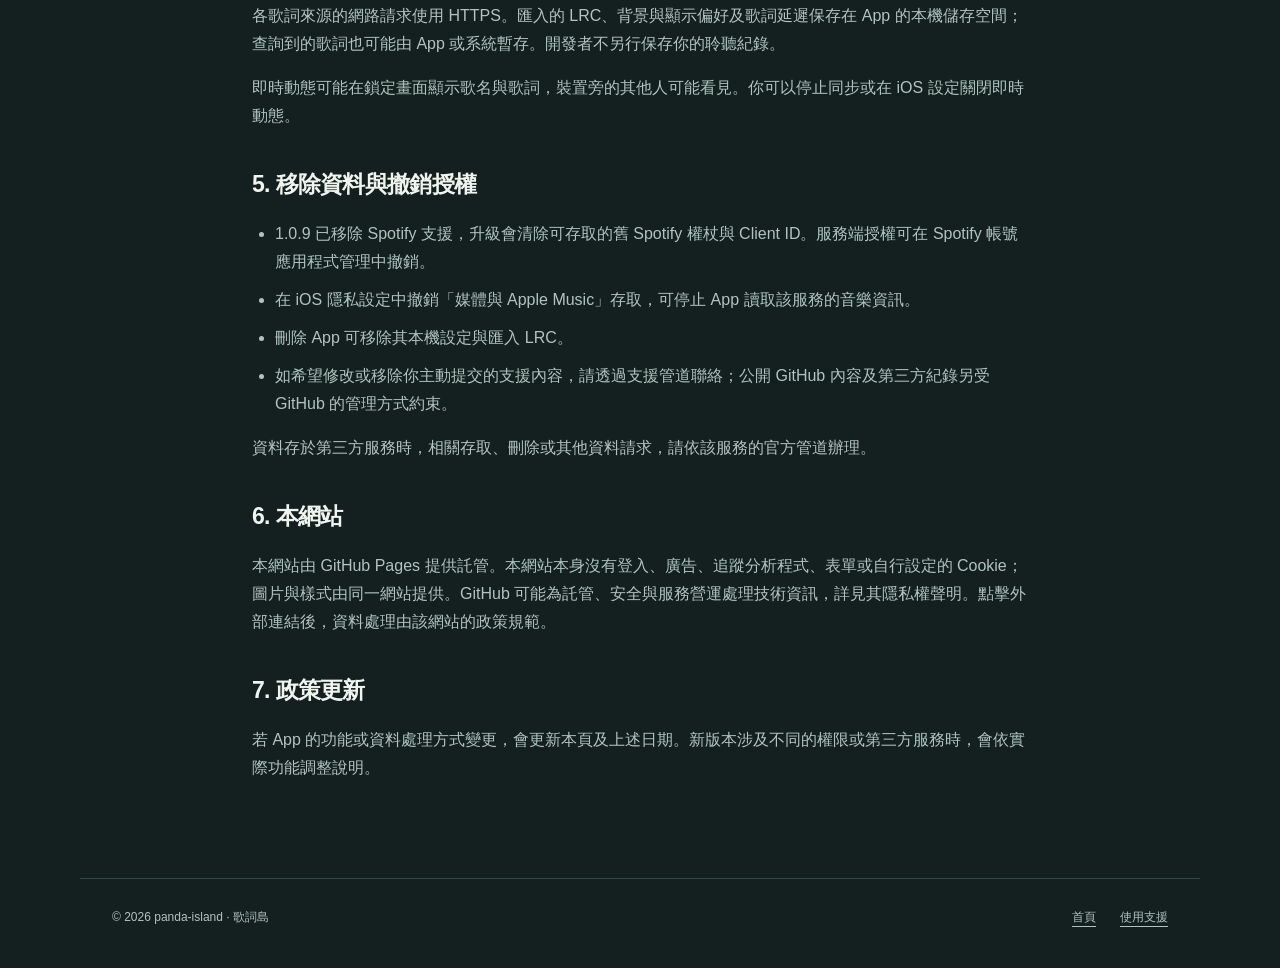
==== commit 2eadc8dc: "Document Apple Music only, audio background and lyric scrolling" ====
--- a/privacy/index.html
+++ b/privacy/index.html
@@ -1,18 +1,18 @@
 <!doctype html>
-<html lang="zh-Hant"><head><meta charset="utf-8"><meta name="viewport" content="width=device-width,initial-scale=1"><title>隱私權政策｜歌詞島</title><meta name="description" content="歌詞島的隱私權政策：音樂資訊、Spotify 授權、多來源歌詞查詢、本機資料保存與資料移除方式。"><meta name="theme-color" content="#13201f"><link rel="canonical" href="https://panda-island.github.io/privacy/"><link rel="icon" href="../assets/icon.png"><link rel="stylesheet" href="../assets/style.css"></head><body>
+<html lang="zh-Hant"><head><meta charset="utf-8"><meta name="viewport" content="width=device-width,initial-scale=1"><title>隱私權政策｜歌詞島</title><meta name="description" content="歌詞島的隱私權政策：音樂資訊、多來源歌詞查詢、本機資料保存與資料移除方式。"><meta name="theme-color" content="#13201f"><link rel="canonical" href="https://panda-island.github.io/privacy/"><link rel="icon" href="../assets/icon.png"><link rel="stylesheet" href="../assets/style.css"></head><body>
 <a class="skip" href="#main">跳至主要內容</a><header class="header wrap"><a class="brand" href="../"><img src="../assets/icon.png" alt="" width="38" height="38">歌詞島</a><nav aria-label="主選單"><a href="../">首頁</a><a href="../support/">支援</a><a href="./" aria-current="page">隱私權</a></nav></header>
-<main id="main" class="document wrap"><p class="eyebrow">PRIVACY, EXPLAINED</p><h1>隱私權政策</h1><p class="lead">這份政策說明「歌詞島」iOS App 與本網站如何使用資料。</p><p class="last-updated">生效與更新日期：2026 年 10 月 10 日 · 適用版本：歌詞島 1.0.6</p>
+<main id="main" class="document wrap"><p class="eyebrow">PRIVACY, EXPLAINED</p><h1>隱私權政策</h1><p class="lead">這份政策說明「歌詞島」iOS App 與本網站如何使用資料。</p><p class="last-updated">生效與更新日期：2026 年 10 月 11 日 · 適用版本：歌詞島 1.0.9</p>
 <section><h2>1. 開發者與聯絡方式</h2><p>歌詞島由 <strong>panda-island</strong> 開發與維護。如有隱私或資料處理問題，請透過<a href="../support/#contact">使用支援頁的聯絡管道</a>提出。GitHub 回報內容為公開資訊，請勿在公開回報中提交密碼、權杖或其他敏感資料。</p></section>
 <section><h2>2. 我們使用哪些資料</h2><p>歌詞島沒有自建的使用者帳號系統，也沒有開發者營運的資料收集伺服器。App 不包含廣告 SDK 或第三方分析 SDK。提供功能時仍會處理以下資料：</p><div class="table-scroll"><table><thead><tr><th scope="col">資料</th><th scope="col">用途</th><th scope="col">處理位置</th></tr></thead><tbody>
-<tr><td>正在播放的歌名、演出者、專輯、長度、播放時間及播放狀態</td><td>找出歌曲並對齊歌詞；在 App 與即時動態中顯示資訊。</td><td>裝置上處理；選擇 Spotify 時，向 Spotify 取得。</td></tr>
+<tr><td>正在播放的歌名、演出者、專輯、長度、播放時間及播放狀態</td><td>找出歌曲並對齊歌詞；在 App 與即時動態中顯示資訊。</td><td>裝置上處理；從系統 Music 播放器取得。</td></tr>
 <tr><td>歌名、演出者、專輯與歌曲長度</td><td>向 LRCLIB、網易雲音樂、QQ 音樂、酷狗音樂與 AMLL 社群歌詞庫尋找對應的時間軸歌詞。</td><td>透過 HTTPS 傳送到上述來源。</td></tr>
-<tr><td>Spotify Client ID、存取權杖、更新權杖及到期時間</td><td>完成使用者授權、讀取播放資訊及延續授權。</td><td>Client ID 存於裝置設定；權杖存於裝置鑰匙圈，並於必要時傳送給 Spotify。</td></tr>
+
 <tr><td>匯入的 LRC 文字與每首歌曲的歌詞延遲</td><td>提供使用者選擇的歌詞及同步偏好。</td><td>保存在裝置上的 App 儲存空間，不由 App 上傳至開發者伺服器。</td></tr>
 <tr><td>使用者主動提交的支援內容</td><td>回答問題、調查錯誤或處理建議。</td><td>經 GitHub 問題回報管道提交，回報內容會公開。</td></tr>
 </tbody></table></div></section>
-<section><h2>3. 權限與第三方服務</h2><p><strong>Apple Music：</strong>App 只會在你允許「媒體與 Apple Music」存取後，讀取系統 Music 播放器提供的音樂資訊。你可以在 iOS 設定撤銷權限。</p><p><strong>Spotify：</strong>連接 Spotify 需要你在 Spotify 的授權畫面同意讀取正在播放的音樂。歌詞島不會取得或保存你的 Spotify 密碼；本版本要求的授權範圍為讀取目前播放內容。</p><p><strong>歌詞來源：</strong>自動查詢歌詞優先使用 LRCLIB，沒有同步歌詞或查詢失敗時再使用網易雲音樂、QQ 音樂、酷狗音樂及 AMLL 社群歌詞庫。查詢會傳送比對所需的歌曲資訊；簡轉繁在裝置上完成，不上傳到翻譯服務。LRCLIB、網易雲音樂、QQ 音樂、酷狗音樂、AMLL、Spotify 及 GitHub 等服務在接收網路請求時，也可能依各自政策處理 IP 位址、請求時間及技術紀錄；開發者不控制第三方的資料保留方式。</p><ul><li><a href="https://www.apple.com/legal/privacy/">Apple 隱私權政策</a></li><li><a href="https://www.spotify.com/legal/privacy-policy/">Spotify 隱私權政策</a></li><li><a href="https://lrclib.net/">LRCLIB 服務網站</a></li><li><a href="https://docs.github.com/en/site-policy/privacy-policies/github-general-privacy-statement">GitHub 隱私權聲明</a></li></ul></section>
-<section><h2>4. 保存與安全</h2><p>Spotify 權杖儲存在此裝置的 iOS 鑰匙圈，設定為僅適用於此裝置。與 Spotify 及各歌詞來源的網路請求使用 HTTPS。匯入的 LRC、Client ID 與歌詞延遲保存在 App 的本機儲存空間；查詢到的歌詞也可能由 App 或系統暫存。開發者不另行保存你的聆聽紀錄。</p><p>即時動態可能在鎖定畫面顯示歌名與歌詞，裝置旁的其他人可能看見。你可以停止同步或在 iOS 設定關閉即時動態。</p></section>
-<section><h2>5. 移除資料與撤銷授權</h2><ul><li>在歌詞島設定點「登出」，刪除 App 保存的 Spotify 權杖；如需撤銷服務端授權，請在 Spotify 帳號的應用程式管理頁操作。</li><li>在 iOS 隱私設定中撤銷「媒體與 Apple Music」存取，可停止 App 讀取該服務的音樂資訊。</li><li>刪除 App 可移除其本機設定與匯入 LRC。iOS 鑰匙圈項目可能在解除安裝後保留，因此建議先登出 Spotify。</li><li>如希望修改或移除你主動提交的支援內容，請透過支援管道聯絡；公開 GitHub 內容及第三方紀錄另受 GitHub 的管理方式約束。</li></ul><p>資料存於第三方服務時，相關存取、刪除或其他資料請求，請依該服務的官方管道辦理。</p></section>
+<section><h2>3. 權限與第三方服務</h2><p><strong>Apple Music：</strong>App 只會在你允許「媒體與 Apple Music」存取後，讀取系統 Music 播放器提供的音樂資訊。你可以在 iOS 設定撤銷權限。</p><p><strong>歌詞來源：</strong>自動查詢歌詞優先使用 LRCLIB，沒有同步歌詞或查詢失敗時再使用網易雲音樂、QQ 音樂、酷狗音樂及 AMLL 社群歌詞庫。查詢會傳送比對所需的歌曲資訊；簡轉繁在裝置上完成，不上傳到翻譯服務。LRCLIB、網易雲音樂、QQ 音樂、酷狗音樂、AMLL 及 GitHub 等服務在接收網路請求時，也可能依各自政策處理 IP 位址、請求時間及技術紀錄；開發者不控制第三方的資料保留方式。</p><ul><li><a href="https://www.apple.com/legal/privacy/">Apple 隱私權政策</a></li><li><a href="https://lrclib.net/">LRCLIB 服務網站</a></li><li><a href="https://docs.github.com/en/site-policy/privacy-policies/github-general-privacy-statement">GitHub 隱私權聲明</a></li></ul></section>
+<section><h2>4. 保存與安全</h2><p>無聲音訊在裝置上產生並播放，不使用麥克風、不錄音，也不傳送音訊到伺服器。</p><p>各歌詞來源的網路請求使用 HTTPS。匯入的 LRC、背景與顯示偏好及歌詞延遲保存在 App 的本機儲存空間；查詢到的歌詞也可能由 App 或系統暫存。開發者不另行保存你的聆聽紀錄。</p><p>即時動態可能在鎖定畫面顯示歌名與歌詞，裝置旁的其他人可能看見。你可以停止同步或在 iOS 設定關閉即時動態。</p></section>
+<section><h2>5. 移除資料與撤銷授權</h2><ul><li>1.0.9 已移除 Spotify 支援，升級會清除可存取的舊 Spotify 權杖與 Client ID。服務端授權可在 Spotify 帳號應用程式管理中撤銷。</li><li>在 iOS 隱私設定中撤銷「媒體與 Apple Music」存取，可停止 App 讀取該服務的音樂資訊。</li><li>刪除 App 可移除其本機設定與匯入 LRC。</li><li>如希望修改或移除你主動提交的支援內容，請透過支援管道聯絡；公開 GitHub 內容及第三方紀錄另受 GitHub 的管理方式約束。</li></ul><p>資料存於第三方服務時，相關存取、刪除或其他資料請求，請依該服務的官方管道辦理。</p></section>
 <section><h2>6. 本網站</h2><p>本網站由 GitHub Pages 提供託管。本網站本身沒有登入、廣告、追蹤分析程式、表單或自行設定的 Cookie；圖片與樣式由同一網站提供。GitHub 可能為託管、安全與服務營運處理技術資訊，詳見其隱私權聲明。點擊外部連結後，資料處理由該網站的政策規範。</p></section>
 <section><h2>7. 政策更新</h2><p>若 App 的功能或資料處理方式變更，會更新本頁及上述日期。新版本涉及不同的權限或第三方服務時，會依實際功能調整說明。</p></section></main>
 <footer class="footer wrap"><span>© 2026 panda-island · 歌詞島</span><div><a href="../">首頁</a><a href="../support/">使用支援</a></div></footer></body></html>
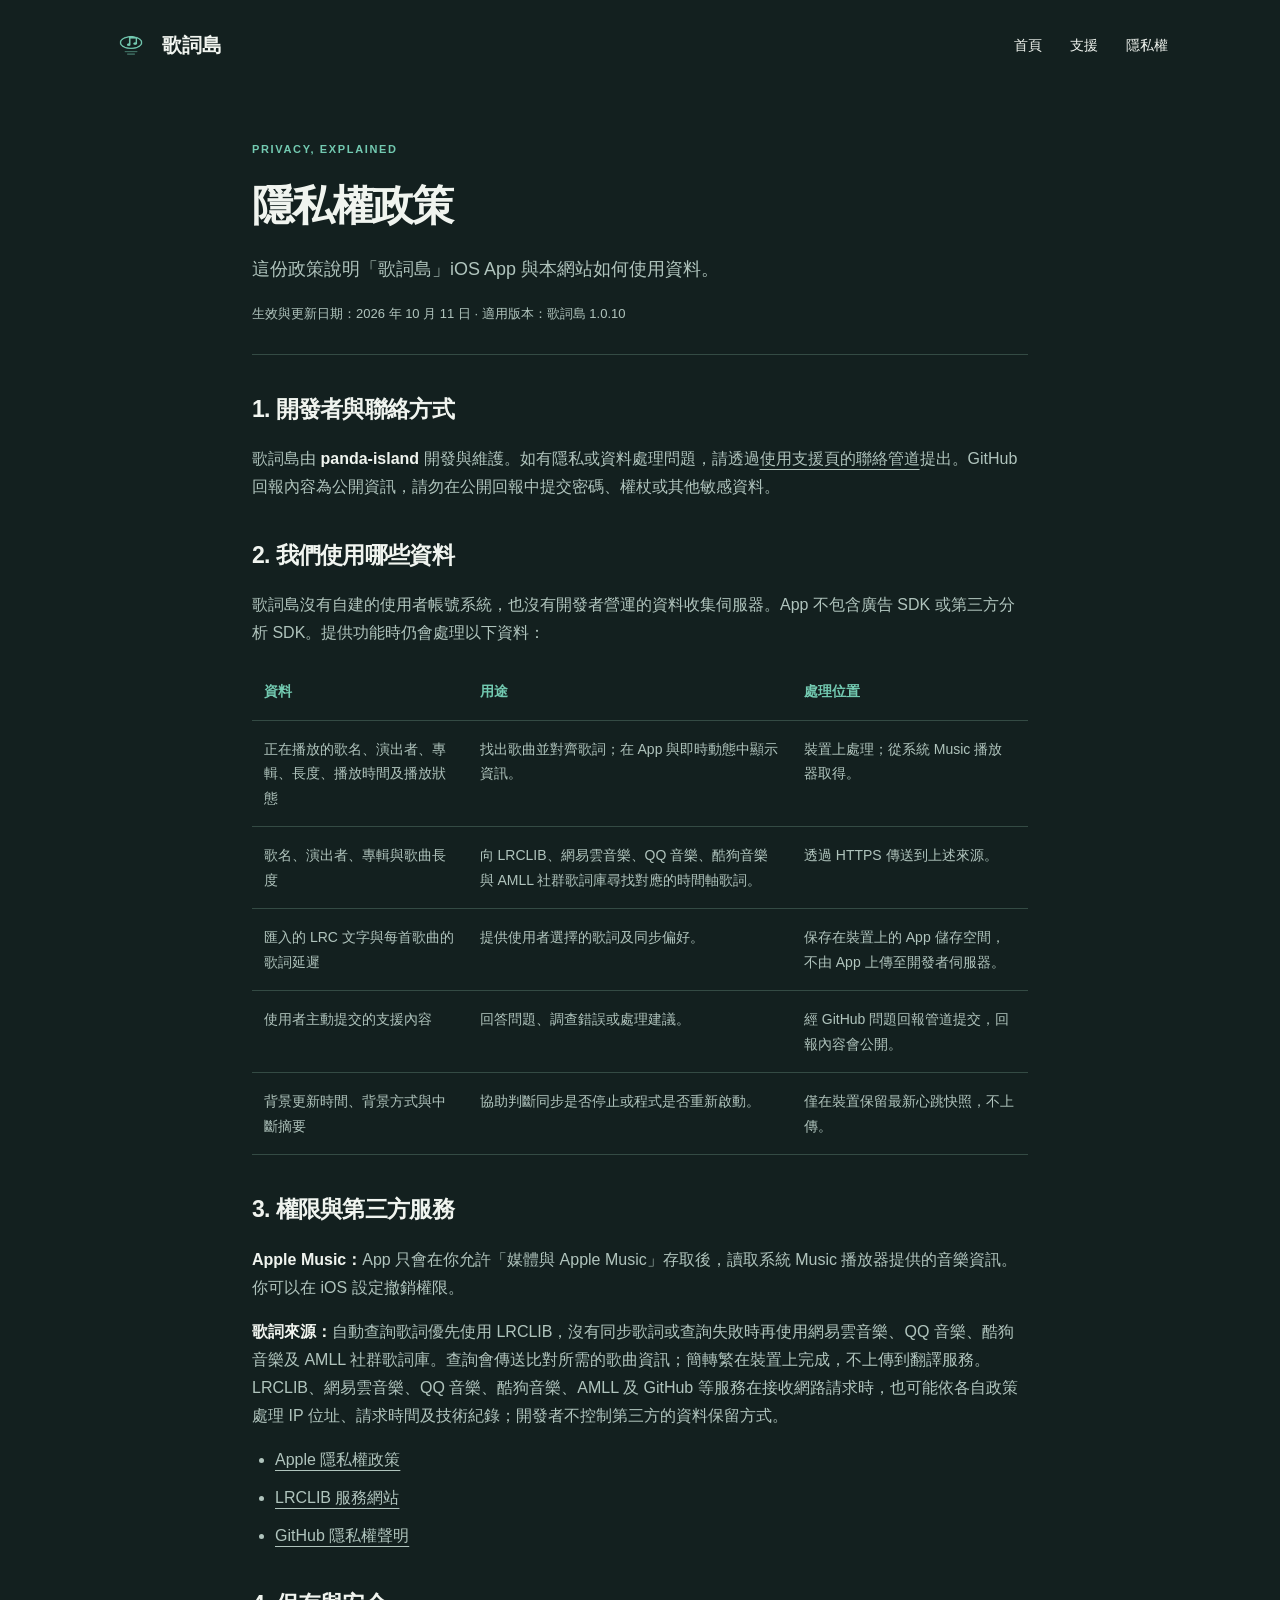
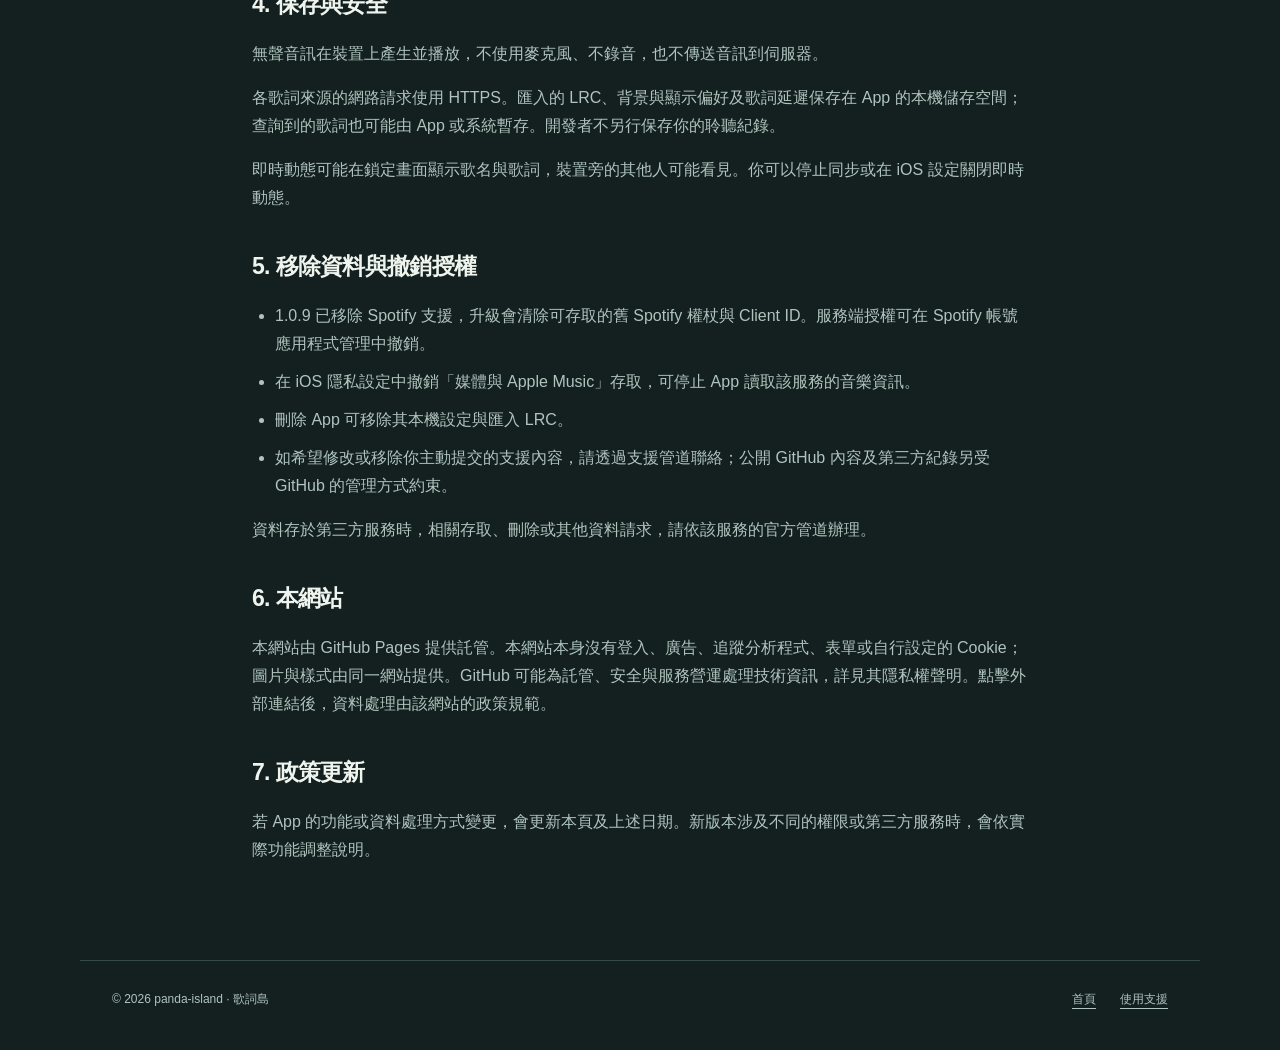
==== commit a2022c3b: "Explain audio engine experiment and local background diagnostics" ====
--- a/privacy/index.html
+++ b/privacy/index.html
@@ -1,7 +1,7 @@
 <!doctype html>
 <html lang="zh-Hant"><head><meta charset="utf-8"><meta name="viewport" content="width=device-width,initial-scale=1"><title>隱私權政策｜歌詞島</title><meta name="description" content="歌詞島的隱私權政策：音樂資訊、多來源歌詞查詢、本機資料保存與資料移除方式。"><meta name="theme-color" content="#13201f"><link rel="canonical" href="https://panda-island.github.io/privacy/"><link rel="icon" href="../assets/icon.png"><link rel="stylesheet" href="../assets/style.css"></head><body>
 <a class="skip" href="#main">跳至主要內容</a><header class="header wrap"><a class="brand" href="../"><img src="../assets/icon.png" alt="" width="38" height="38">歌詞島</a><nav aria-label="主選單"><a href="../">首頁</a><a href="../support/">支援</a><a href="./" aria-current="page">隱私權</a></nav></header>
-<main id="main" class="document wrap"><p class="eyebrow">PRIVACY, EXPLAINED</p><h1>隱私權政策</h1><p class="lead">這份政策說明「歌詞島」iOS App 與本網站如何使用資料。</p><p class="last-updated">生效與更新日期：2026 年 10 月 11 日 · 適用版本：歌詞島 1.0.9</p>
+<main id="main" class="document wrap"><p class="eyebrow">PRIVACY, EXPLAINED</p><h1>隱私權政策</h1><p class="lead">這份政策說明「歌詞島」iOS App 與本網站如何使用資料。</p><p class="last-updated">生效與更新日期：2026 年 10 月 11 日 · 適用版本：歌詞島 1.0.10</p>
 <section><h2>1. 開發者與聯絡方式</h2><p>歌詞島由 <strong>panda-island</strong> 開發與維護。如有隱私或資料處理問題，請透過<a href="../support/#contact">使用支援頁的聯絡管道</a>提出。GitHub 回報內容為公開資訊，請勿在公開回報中提交密碼、權杖或其他敏感資料。</p></section>
 <section><h2>2. 我們使用哪些資料</h2><p>歌詞島沒有自建的使用者帳號系統，也沒有開發者營運的資料收集伺服器。App 不包含廣告 SDK 或第三方分析 SDK。提供功能時仍會處理以下資料：</p><div class="table-scroll"><table><thead><tr><th scope="col">資料</th><th scope="col">用途</th><th scope="col">處理位置</th></tr></thead><tbody>
 <tr><td>正在播放的歌名、演出者、專輯、長度、播放時間及播放狀態</td><td>找出歌曲並對齊歌詞；在 App 與即時動態中顯示資訊。</td><td>裝置上處理；從系統 Music 播放器取得。</td></tr>
@@ -9,7 +9,7 @@
 
 <tr><td>匯入的 LRC 文字與每首歌曲的歌詞延遲</td><td>提供使用者選擇的歌詞及同步偏好。</td><td>保存在裝置上的 App 儲存空間，不由 App 上傳至開發者伺服器。</td></tr>
 <tr><td>使用者主動提交的支援內容</td><td>回答問題、調查錯誤或處理建議。</td><td>經 GitHub 問題回報管道提交，回報內容會公開。</td></tr>
-</tbody></table></div></section>
+<tr><td>背景更新時間、背景方式與中斷摘要</td><td>協助判斷同步是否停止或程式是否重新啟動。</td><td>僅在裝置保留最新心跳快照，不上傳。</td></tr></tbody></table></div></section>
 <section><h2>3. 權限與第三方服務</h2><p><strong>Apple Music：</strong>App 只會在你允許「媒體與 Apple Music」存取後，讀取系統 Music 播放器提供的音樂資訊。你可以在 iOS 設定撤銷權限。</p><p><strong>歌詞來源：</strong>自動查詢歌詞優先使用 LRCLIB，沒有同步歌詞或查詢失敗時再使用網易雲音樂、QQ 音樂、酷狗音樂及 AMLL 社群歌詞庫。查詢會傳送比對所需的歌曲資訊；簡轉繁在裝置上完成，不上傳到翻譯服務。LRCLIB、網易雲音樂、QQ 音樂、酷狗音樂、AMLL 及 GitHub 等服務在接收網路請求時，也可能依各自政策處理 IP 位址、請求時間及技術紀錄；開發者不控制第三方的資料保留方式。</p><ul><li><a href="https://www.apple.com/legal/privacy/">Apple 隱私權政策</a></li><li><a href="https://lrclib.net/">LRCLIB 服務網站</a></li><li><a href="https://docs.github.com/en/site-policy/privacy-policies/github-general-privacy-statement">GitHub 隱私權聲明</a></li></ul></section>
 <section><h2>4. 保存與安全</h2><p>無聲音訊在裝置上產生並播放，不使用麥克風、不錄音，也不傳送音訊到伺服器。</p><p>各歌詞來源的網路請求使用 HTTPS。匯入的 LRC、背景與顯示偏好及歌詞延遲保存在 App 的本機儲存空間；查詢到的歌詞也可能由 App 或系統暫存。開發者不另行保存你的聆聽紀錄。</p><p>即時動態可能在鎖定畫面顯示歌名與歌詞，裝置旁的其他人可能看見。你可以停止同步或在 iOS 設定關閉即時動態。</p></section>
 <section><h2>5. 移除資料與撤銷授權</h2><ul><li>1.0.9 已移除 Spotify 支援，升級會清除可存取的舊 Spotify 權杖與 Client ID。服務端授權可在 Spotify 帳號應用程式管理中撤銷。</li><li>在 iOS 隱私設定中撤銷「媒體與 Apple Music」存取，可停止 App 讀取該服務的音樂資訊。</li><li>刪除 App 可移除其本機設定與匯入 LRC。</li><li>如希望修改或移除你主動提交的支援內容，請透過支援管道聯絡；公開 GitHub 內容及第三方紀錄另受 GitHub 的管理方式約束。</li></ul><p>資料存於第三方服務時，相關存取、刪除或其他資料請求，請依該服務的官方管道辦理。</p></section>
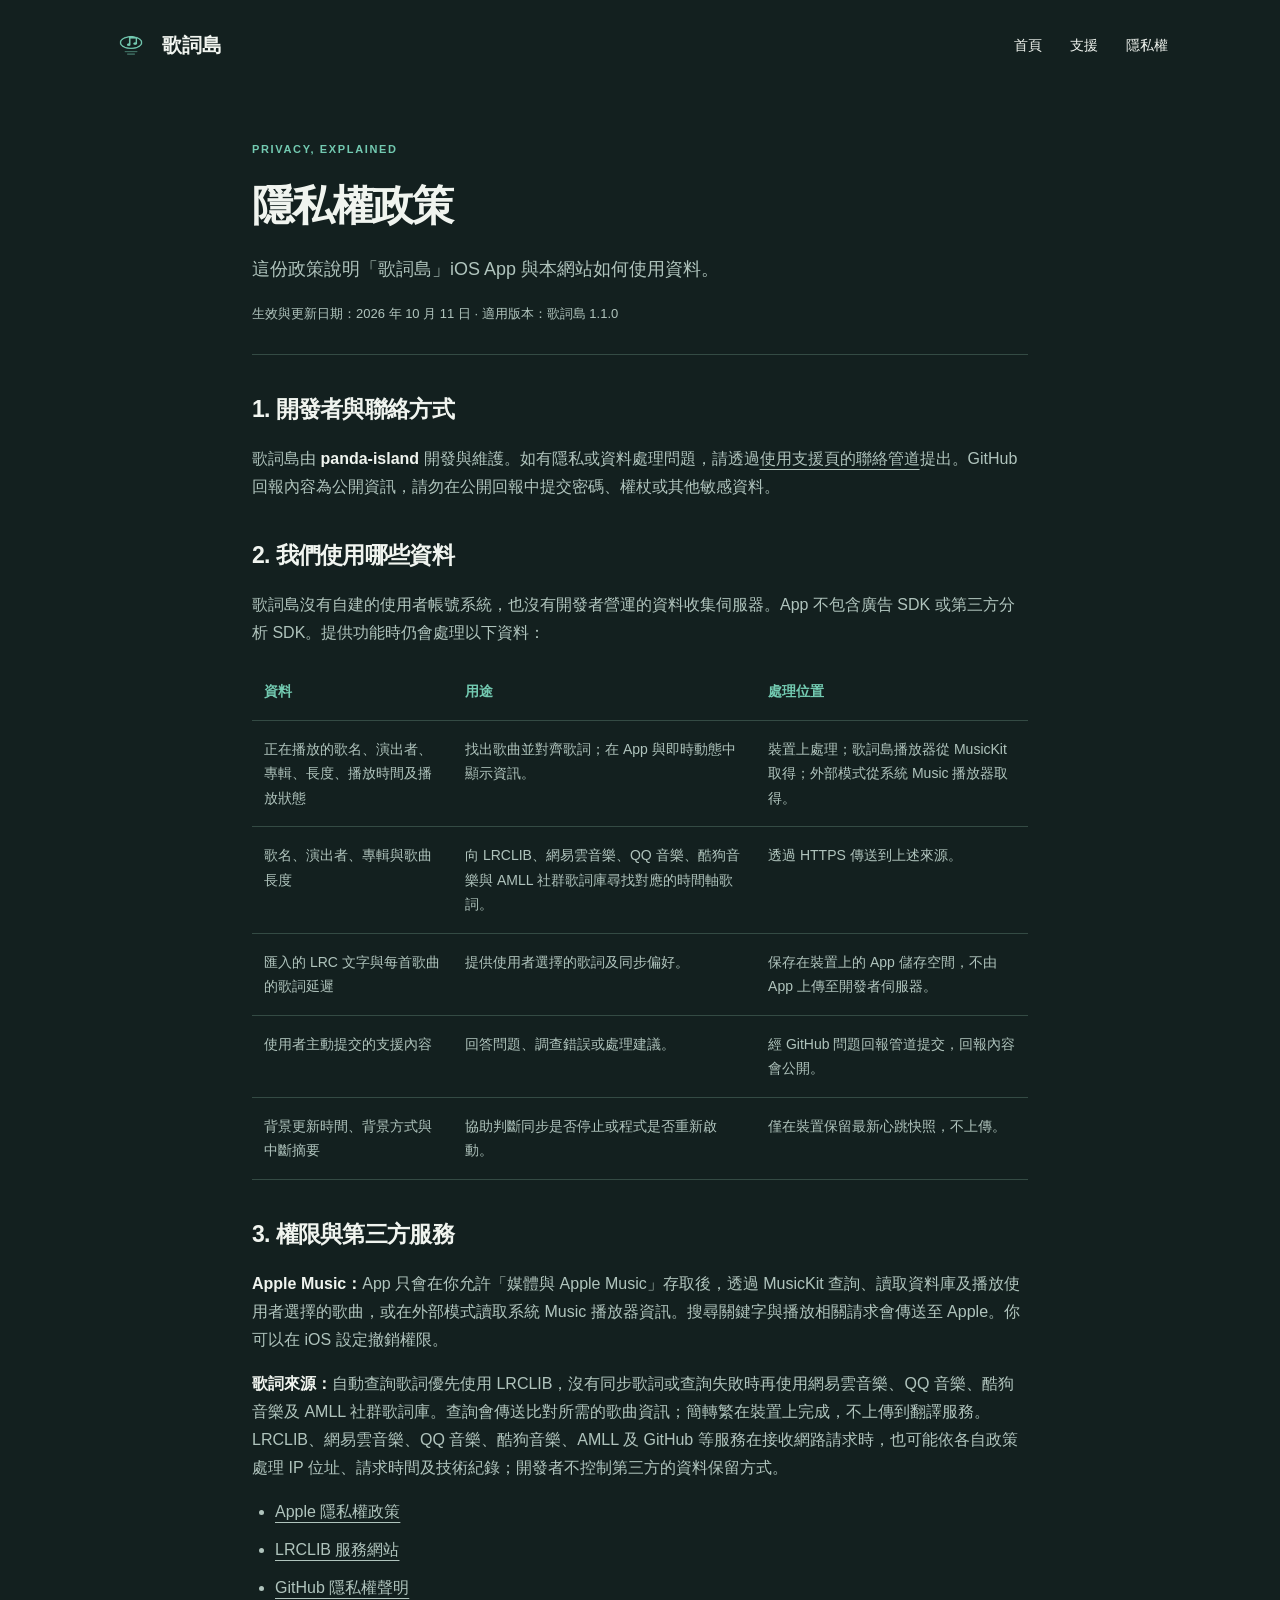
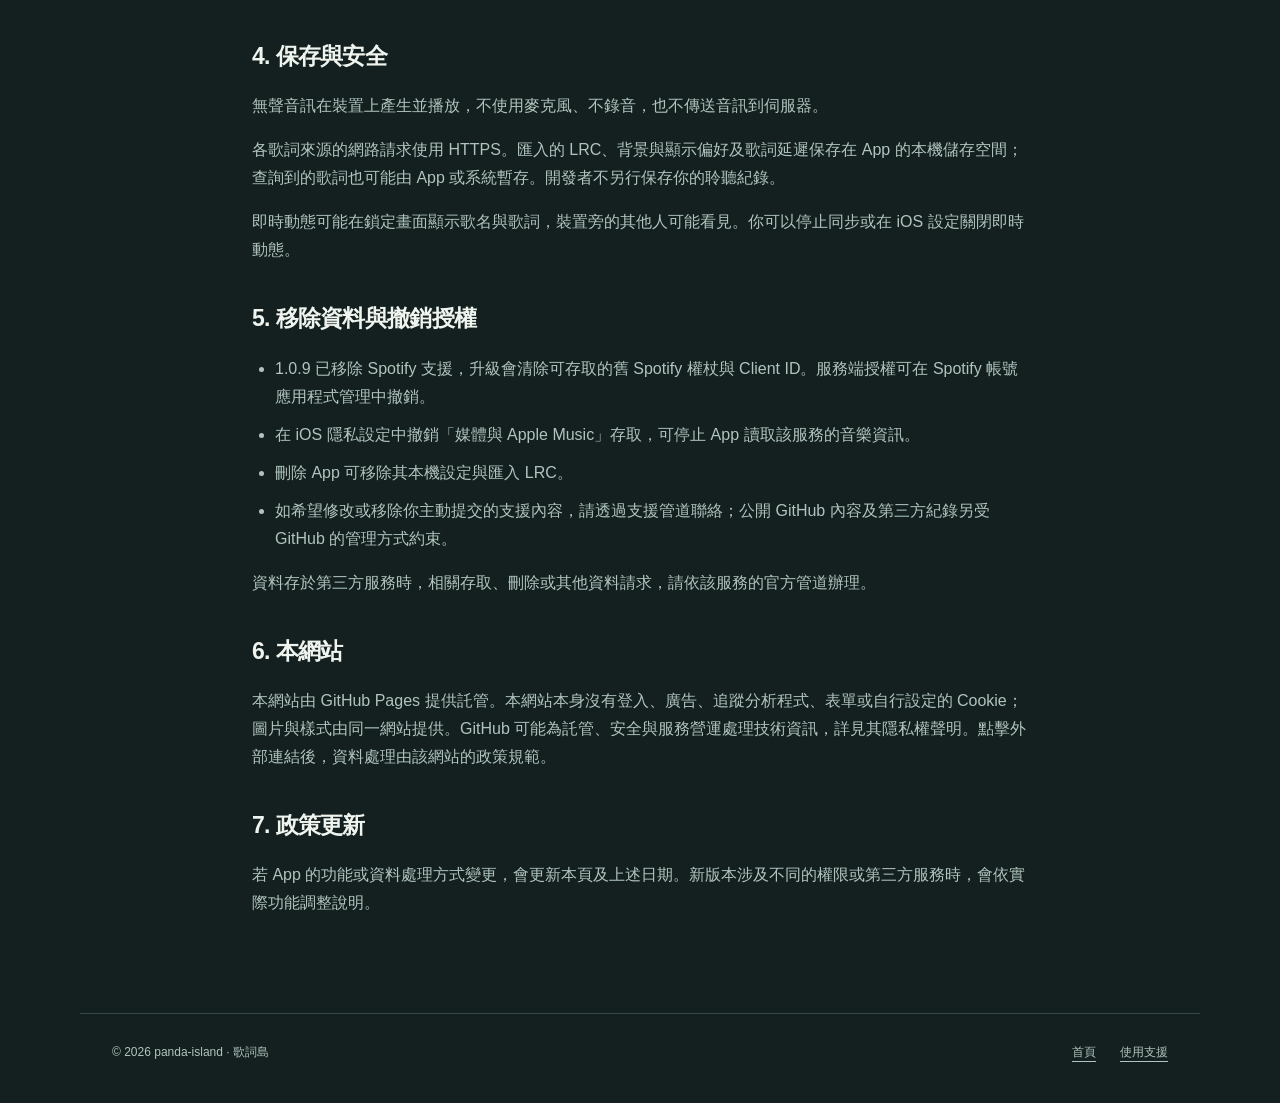
==== commit 4d7e8feb: "Document native MusicKit playback and setup requirements" ====
--- a/privacy/index.html
+++ b/privacy/index.html
@@ -1,16 +1,16 @@
 <!doctype html>
 <html lang="zh-Hant"><head><meta charset="utf-8"><meta name="viewport" content="width=device-width,initial-scale=1"><title>隱私權政策｜歌詞島</title><meta name="description" content="歌詞島的隱私權政策：音樂資訊、多來源歌詞查詢、本機資料保存與資料移除方式。"><meta name="theme-color" content="#13201f"><link rel="canonical" href="https://panda-island.github.io/privacy/"><link rel="icon" href="../assets/icon.png"><link rel="stylesheet" href="../assets/style.css"></head><body>
 <a class="skip" href="#main">跳至主要內容</a><header class="header wrap"><a class="brand" href="../"><img src="../assets/icon.png" alt="" width="38" height="38">歌詞島</a><nav aria-label="主選單"><a href="../">首頁</a><a href="../support/">支援</a><a href="./" aria-current="page">隱私權</a></nav></header>
-<main id="main" class="document wrap"><p class="eyebrow">PRIVACY, EXPLAINED</p><h1>隱私權政策</h1><p class="lead">這份政策說明「歌詞島」iOS App 與本網站如何使用資料。</p><p class="last-updated">生效與更新日期：2026 年 10 月 11 日 · 適用版本：歌詞島 1.0.10</p>
+<main id="main" class="document wrap"><p class="eyebrow">PRIVACY, EXPLAINED</p><h1>隱私權政策</h1><p class="lead">這份政策說明「歌詞島」iOS App 與本網站如何使用資料。</p><p class="last-updated">生效與更新日期：2026 年 10 月 11 日 · 適用版本：歌詞島 1.1.0</p>
 <section><h2>1. 開發者與聯絡方式</h2><p>歌詞島由 <strong>panda-island</strong> 開發與維護。如有隱私或資料處理問題，請透過<a href="../support/#contact">使用支援頁的聯絡管道</a>提出。GitHub 回報內容為公開資訊，請勿在公開回報中提交密碼、權杖或其他敏感資料。</p></section>
 <section><h2>2. 我們使用哪些資料</h2><p>歌詞島沒有自建的使用者帳號系統，也沒有開發者營運的資料收集伺服器。App 不包含廣告 SDK 或第三方分析 SDK。提供功能時仍會處理以下資料：</p><div class="table-scroll"><table><thead><tr><th scope="col">資料</th><th scope="col">用途</th><th scope="col">處理位置</th></tr></thead><tbody>
-<tr><td>正在播放的歌名、演出者、專輯、長度、播放時間及播放狀態</td><td>找出歌曲並對齊歌詞；在 App 與即時動態中顯示資訊。</td><td>裝置上處理；從系統 Music 播放器取得。</td></tr>
+<tr><td>正在播放的歌名、演出者、專輯、長度、播放時間及播放狀態</td><td>找出歌曲並對齊歌詞；在 App 與即時動態中顯示資訊。</td><td>裝置上處理；歌詞島播放器從 MusicKit 取得；外部模式從系統 Music 播放器取得。</td></tr>
 <tr><td>歌名、演出者、專輯與歌曲長度</td><td>向 LRCLIB、網易雲音樂、QQ 音樂、酷狗音樂與 AMLL 社群歌詞庫尋找對應的時間軸歌詞。</td><td>透過 HTTPS 傳送到上述來源。</td></tr>
 
 <tr><td>匯入的 LRC 文字與每首歌曲的歌詞延遲</td><td>提供使用者選擇的歌詞及同步偏好。</td><td>保存在裝置上的 App 儲存空間，不由 App 上傳至開發者伺服器。</td></tr>
 <tr><td>使用者主動提交的支援內容</td><td>回答問題、調查錯誤或處理建議。</td><td>經 GitHub 問題回報管道提交，回報內容會公開。</td></tr>
 <tr><td>背景更新時間、背景方式與中斷摘要</td><td>協助判斷同步是否停止或程式是否重新啟動。</td><td>僅在裝置保留最新心跳快照，不上傳。</td></tr></tbody></table></div></section>
-<section><h2>3. 權限與第三方服務</h2><p><strong>Apple Music：</strong>App 只會在你允許「媒體與 Apple Music」存取後，讀取系統 Music 播放器提供的音樂資訊。你可以在 iOS 設定撤銷權限。</p><p><strong>歌詞來源：</strong>自動查詢歌詞優先使用 LRCLIB，沒有同步歌詞或查詢失敗時再使用網易雲音樂、QQ 音樂、酷狗音樂及 AMLL 社群歌詞庫。查詢會傳送比對所需的歌曲資訊；簡轉繁在裝置上完成，不上傳到翻譯服務。LRCLIB、網易雲音樂、QQ 音樂、酷狗音樂、AMLL 及 GitHub 等服務在接收網路請求時，也可能依各自政策處理 IP 位址、請求時間及技術紀錄；開發者不控制第三方的資料保留方式。</p><ul><li><a href="https://www.apple.com/legal/privacy/">Apple 隱私權政策</a></li><li><a href="https://lrclib.net/">LRCLIB 服務網站</a></li><li><a href="https://docs.github.com/en/site-policy/privacy-policies/github-general-privacy-statement">GitHub 隱私權聲明</a></li></ul></section>
+<section><h2>3. 權限與第三方服務</h2><p><strong>Apple Music：</strong>App 只會在你允許「媒體與 Apple Music」存取後，透過 MusicKit 查詢、讀取資料庫及播放使用者選擇的歌曲，或在外部模式讀取系統 Music 播放器資訊。搜尋關鍵字與播放相關請求會傳送至 Apple。你可以在 iOS 設定撤銷權限。</p><p><strong>歌詞來源：</strong>自動查詢歌詞優先使用 LRCLIB，沒有同步歌詞或查詢失敗時再使用網易雲音樂、QQ 音樂、酷狗音樂及 AMLL 社群歌詞庫。查詢會傳送比對所需的歌曲資訊；簡轉繁在裝置上完成，不上傳到翻譯服務。LRCLIB、網易雲音樂、QQ 音樂、酷狗音樂、AMLL 及 GitHub 等服務在接收網路請求時，也可能依各自政策處理 IP 位址、請求時間及技術紀錄；開發者不控制第三方的資料保留方式。</p><ul><li><a href="https://www.apple.com/legal/privacy/">Apple 隱私權政策</a></li><li><a href="https://lrclib.net/">LRCLIB 服務網站</a></li><li><a href="https://docs.github.com/en/site-policy/privacy-policies/github-general-privacy-statement">GitHub 隱私權聲明</a></li></ul></section>
 <section><h2>4. 保存與安全</h2><p>無聲音訊在裝置上產生並播放，不使用麥克風、不錄音，也不傳送音訊到伺服器。</p><p>各歌詞來源的網路請求使用 HTTPS。匯入的 LRC、背景與顯示偏好及歌詞延遲保存在 App 的本機儲存空間；查詢到的歌詞也可能由 App 或系統暫存。開發者不另行保存你的聆聽紀錄。</p><p>即時動態可能在鎖定畫面顯示歌名與歌詞，裝置旁的其他人可能看見。你可以停止同步或在 iOS 設定關閉即時動態。</p></section>
 <section><h2>5. 移除資料與撤銷授權</h2><ul><li>1.0.9 已移除 Spotify 支援，升級會清除可存取的舊 Spotify 權杖與 Client ID。服務端授權可在 Spotify 帳號應用程式管理中撤銷。</li><li>在 iOS 隱私設定中撤銷「媒體與 Apple Music」存取，可停止 App 讀取該服務的音樂資訊。</li><li>刪除 App 可移除其本機設定與匯入 LRC。</li><li>如希望修改或移除你主動提交的支援內容，請透過支援管道聯絡；公開 GitHub 內容及第三方紀錄另受 GitHub 的管理方式約束。</li></ul><p>資料存於第三方服務時，相關存取、刪除或其他資料請求，請依該服務的官方管道辦理。</p></section>
 <section><h2>6. 本網站</h2><p>本網站由 GitHub Pages 提供託管。本網站本身沒有登入、廣告、追蹤分析程式、表單或自行設定的 Cookie；圖片與樣式由同一網站提供。GitHub 可能為託管、安全與服務營運處理技術資訊，詳見其隱私權聲明。點擊外部連結後，資料處理由該網站的政策規範。</p></section>
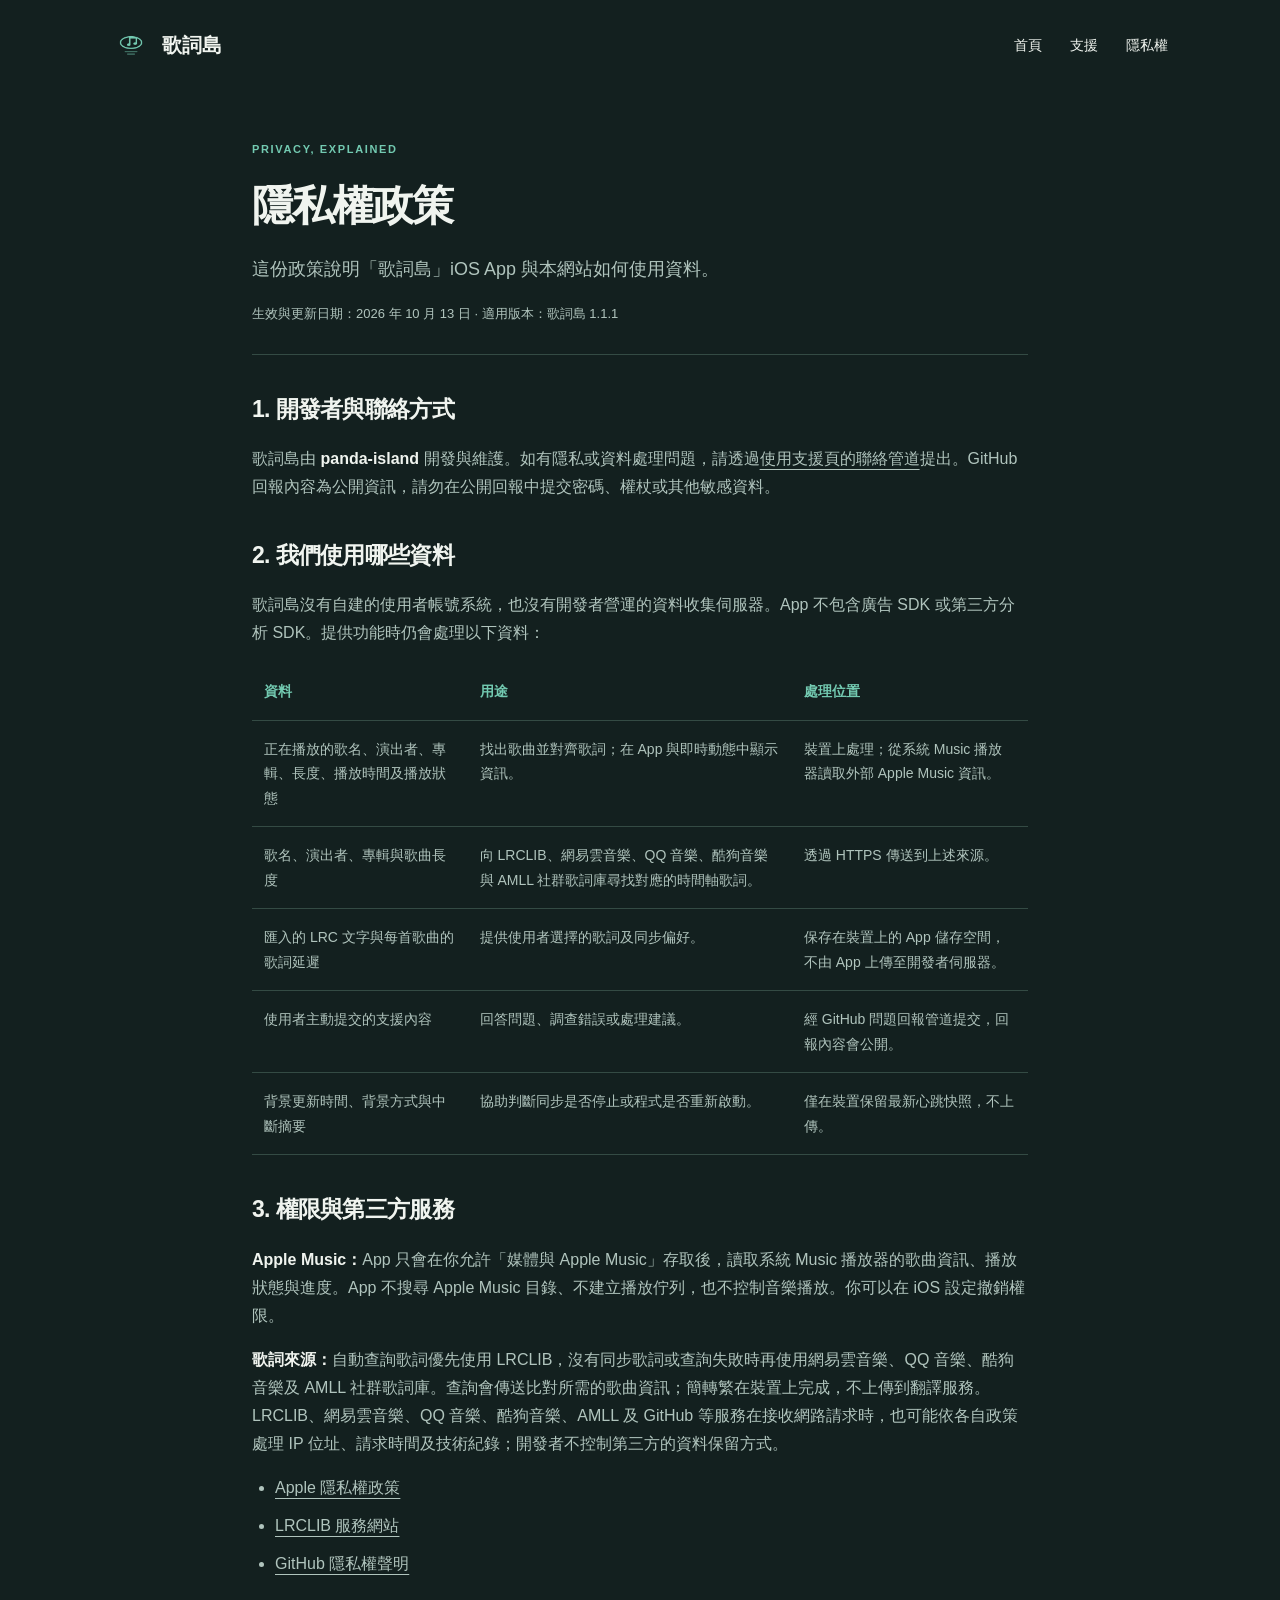
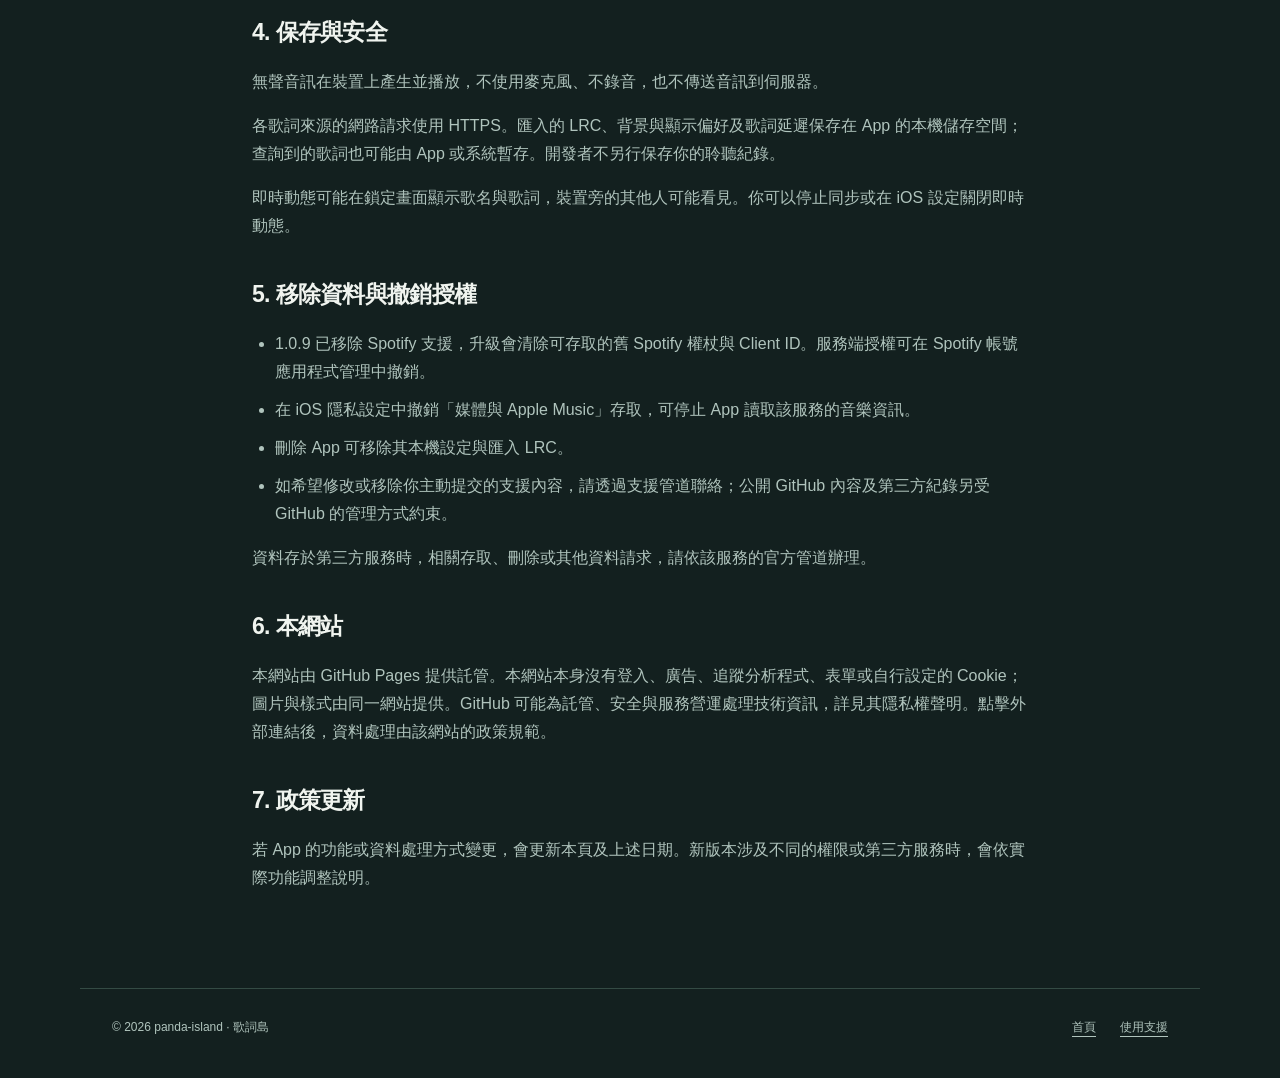
==== commit 0412d8fa: "Document external Apple Music read-only synchronization" ====
--- a/privacy/index.html
+++ b/privacy/index.html
@@ -1,16 +1,16 @@
 <!doctype html>
 <html lang="zh-Hant"><head><meta charset="utf-8"><meta name="viewport" content="width=device-width,initial-scale=1"><title>隱私權政策｜歌詞島</title><meta name="description" content="歌詞島的隱私權政策：音樂資訊、多來源歌詞查詢、本機資料保存與資料移除方式。"><meta name="theme-color" content="#13201f"><link rel="canonical" href="https://panda-island.github.io/privacy/"><link rel="icon" href="../assets/icon.png"><link rel="stylesheet" href="../assets/style.css"></head><body>
 <a class="skip" href="#main">跳至主要內容</a><header class="header wrap"><a class="brand" href="../"><img src="../assets/icon.png" alt="" width="38" height="38">歌詞島</a><nav aria-label="主選單"><a href="../">首頁</a><a href="../support/">支援</a><a href="./" aria-current="page">隱私權</a></nav></header>
-<main id="main" class="document wrap"><p class="eyebrow">PRIVACY, EXPLAINED</p><h1>隱私權政策</h1><p class="lead">這份政策說明「歌詞島」iOS App 與本網站如何使用資料。</p><p class="last-updated">生效與更新日期：2026 年 10 月 11 日 · 適用版本：歌詞島 1.1.0</p>
+<main id="main" class="document wrap"><p class="eyebrow">PRIVACY, EXPLAINED</p><h1>隱私權政策</h1><p class="lead">這份政策說明「歌詞島」iOS App 與本網站如何使用資料。</p><p class="last-updated">生效與更新日期：2026 年 10 月 13 日 · 適用版本：歌詞島 1.1.1</p>
 <section><h2>1. 開發者與聯絡方式</h2><p>歌詞島由 <strong>panda-island</strong> 開發與維護。如有隱私或資料處理問題，請透過<a href="../support/#contact">使用支援頁的聯絡管道</a>提出。GitHub 回報內容為公開資訊，請勿在公開回報中提交密碼、權杖或其他敏感資料。</p></section>
 <section><h2>2. 我們使用哪些資料</h2><p>歌詞島沒有自建的使用者帳號系統，也沒有開發者營運的資料收集伺服器。App 不包含廣告 SDK 或第三方分析 SDK。提供功能時仍會處理以下資料：</p><div class="table-scroll"><table><thead><tr><th scope="col">資料</th><th scope="col">用途</th><th scope="col">處理位置</th></tr></thead><tbody>
-<tr><td>正在播放的歌名、演出者、專輯、長度、播放時間及播放狀態</td><td>找出歌曲並對齊歌詞；在 App 與即時動態中顯示資訊。</td><td>裝置上處理；歌詞島播放器從 MusicKit 取得；外部模式從系統 Music 播放器取得。</td></tr>
+<tr><td>正在播放的歌名、演出者、專輯、長度、播放時間及播放狀態</td><td>找出歌曲並對齊歌詞；在 App 與即時動態中顯示資訊。</td><td>裝置上處理；從系統 Music 播放器讀取外部 Apple Music 資訊。</td></tr>
 <tr><td>歌名、演出者、專輯與歌曲長度</td><td>向 LRCLIB、網易雲音樂、QQ 音樂、酷狗音樂與 AMLL 社群歌詞庫尋找對應的時間軸歌詞。</td><td>透過 HTTPS 傳送到上述來源。</td></tr>
 
 <tr><td>匯入的 LRC 文字與每首歌曲的歌詞延遲</td><td>提供使用者選擇的歌詞及同步偏好。</td><td>保存在裝置上的 App 儲存空間，不由 App 上傳至開發者伺服器。</td></tr>
 <tr><td>使用者主動提交的支援內容</td><td>回答問題、調查錯誤或處理建議。</td><td>經 GitHub 問題回報管道提交，回報內容會公開。</td></tr>
 <tr><td>背景更新時間、背景方式與中斷摘要</td><td>協助判斷同步是否停止或程式是否重新啟動。</td><td>僅在裝置保留最新心跳快照，不上傳。</td></tr></tbody></table></div></section>
-<section><h2>3. 權限與第三方服務</h2><p><strong>Apple Music：</strong>App 只會在你允許「媒體與 Apple Music」存取後，透過 MusicKit 查詢、讀取資料庫及播放使用者選擇的歌曲，或在外部模式讀取系統 Music 播放器資訊。搜尋關鍵字與播放相關請求會傳送至 Apple。你可以在 iOS 設定撤銷權限。</p><p><strong>歌詞來源：</strong>自動查詢歌詞優先使用 LRCLIB，沒有同步歌詞或查詢失敗時再使用網易雲音樂、QQ 音樂、酷狗音樂及 AMLL 社群歌詞庫。查詢會傳送比對所需的歌曲資訊；簡轉繁在裝置上完成，不上傳到翻譯服務。LRCLIB、網易雲音樂、QQ 音樂、酷狗音樂、AMLL 及 GitHub 等服務在接收網路請求時，也可能依各自政策處理 IP 位址、請求時間及技術紀錄；開發者不控制第三方的資料保留方式。</p><ul><li><a href="https://www.apple.com/legal/privacy/">Apple 隱私權政策</a></li><li><a href="https://lrclib.net/">LRCLIB 服務網站</a></li><li><a href="https://docs.github.com/en/site-policy/privacy-policies/github-general-privacy-statement">GitHub 隱私權聲明</a></li></ul></section>
+<section><h2>3. 權限與第三方服務</h2><p><strong>Apple Music：</strong>App 只會在你允許「媒體與 Apple Music」存取後，讀取系統 Music 播放器的歌曲資訊、播放狀態與進度。App 不搜尋 Apple Music 目錄、不建立播放佇列，也不控制音樂播放。你可以在 iOS 設定撤銷權限。</p><p><strong>歌詞來源：</strong>自動查詢歌詞優先使用 LRCLIB，沒有同步歌詞或查詢失敗時再使用網易雲音樂、QQ 音樂、酷狗音樂及 AMLL 社群歌詞庫。查詢會傳送比對所需的歌曲資訊；簡轉繁在裝置上完成，不上傳到翻譯服務。LRCLIB、網易雲音樂、QQ 音樂、酷狗音樂、AMLL 及 GitHub 等服務在接收網路請求時，也可能依各自政策處理 IP 位址、請求時間及技術紀錄；開發者不控制第三方的資料保留方式。</p><ul><li><a href="https://www.apple.com/legal/privacy/">Apple 隱私權政策</a></li><li><a href="https://lrclib.net/">LRCLIB 服務網站</a></li><li><a href="https://docs.github.com/en/site-policy/privacy-policies/github-general-privacy-statement">GitHub 隱私權聲明</a></li></ul></section>
 <section><h2>4. 保存與安全</h2><p>無聲音訊在裝置上產生並播放，不使用麥克風、不錄音，也不傳送音訊到伺服器。</p><p>各歌詞來源的網路請求使用 HTTPS。匯入的 LRC、背景與顯示偏好及歌詞延遲保存在 App 的本機儲存空間；查詢到的歌詞也可能由 App 或系統暫存。開發者不另行保存你的聆聽紀錄。</p><p>即時動態可能在鎖定畫面顯示歌名與歌詞，裝置旁的其他人可能看見。你可以停止同步或在 iOS 設定關閉即時動態。</p></section>
 <section><h2>5. 移除資料與撤銷授權</h2><ul><li>1.0.9 已移除 Spotify 支援，升級會清除可存取的舊 Spotify 權杖與 Client ID。服務端授權可在 Spotify 帳號應用程式管理中撤銷。</li><li>在 iOS 隱私設定中撤銷「媒體與 Apple Music」存取，可停止 App 讀取該服務的音樂資訊。</li><li>刪除 App 可移除其本機設定與匯入 LRC。</li><li>如希望修改或移除你主動提交的支援內容，請透過支援管道聯絡；公開 GitHub 內容及第三方紀錄另受 GitHub 的管理方式約束。</li></ul><p>資料存於第三方服務時，相關存取、刪除或其他資料請求，請依該服務的官方管道辦理。</p></section>
 <section><h2>6. 本網站</h2><p>本網站由 GitHub Pages 提供託管。本網站本身沒有登入、廣告、追蹤分析程式、表單或自行設定的 Cookie；圖片與樣式由同一網站提供。GitHub 可能為託管、安全與服務營運處理技術資訊，詳見其隱私權聲明。點擊外部連結後，資料處理由該網站的政策規範。</p></section>
